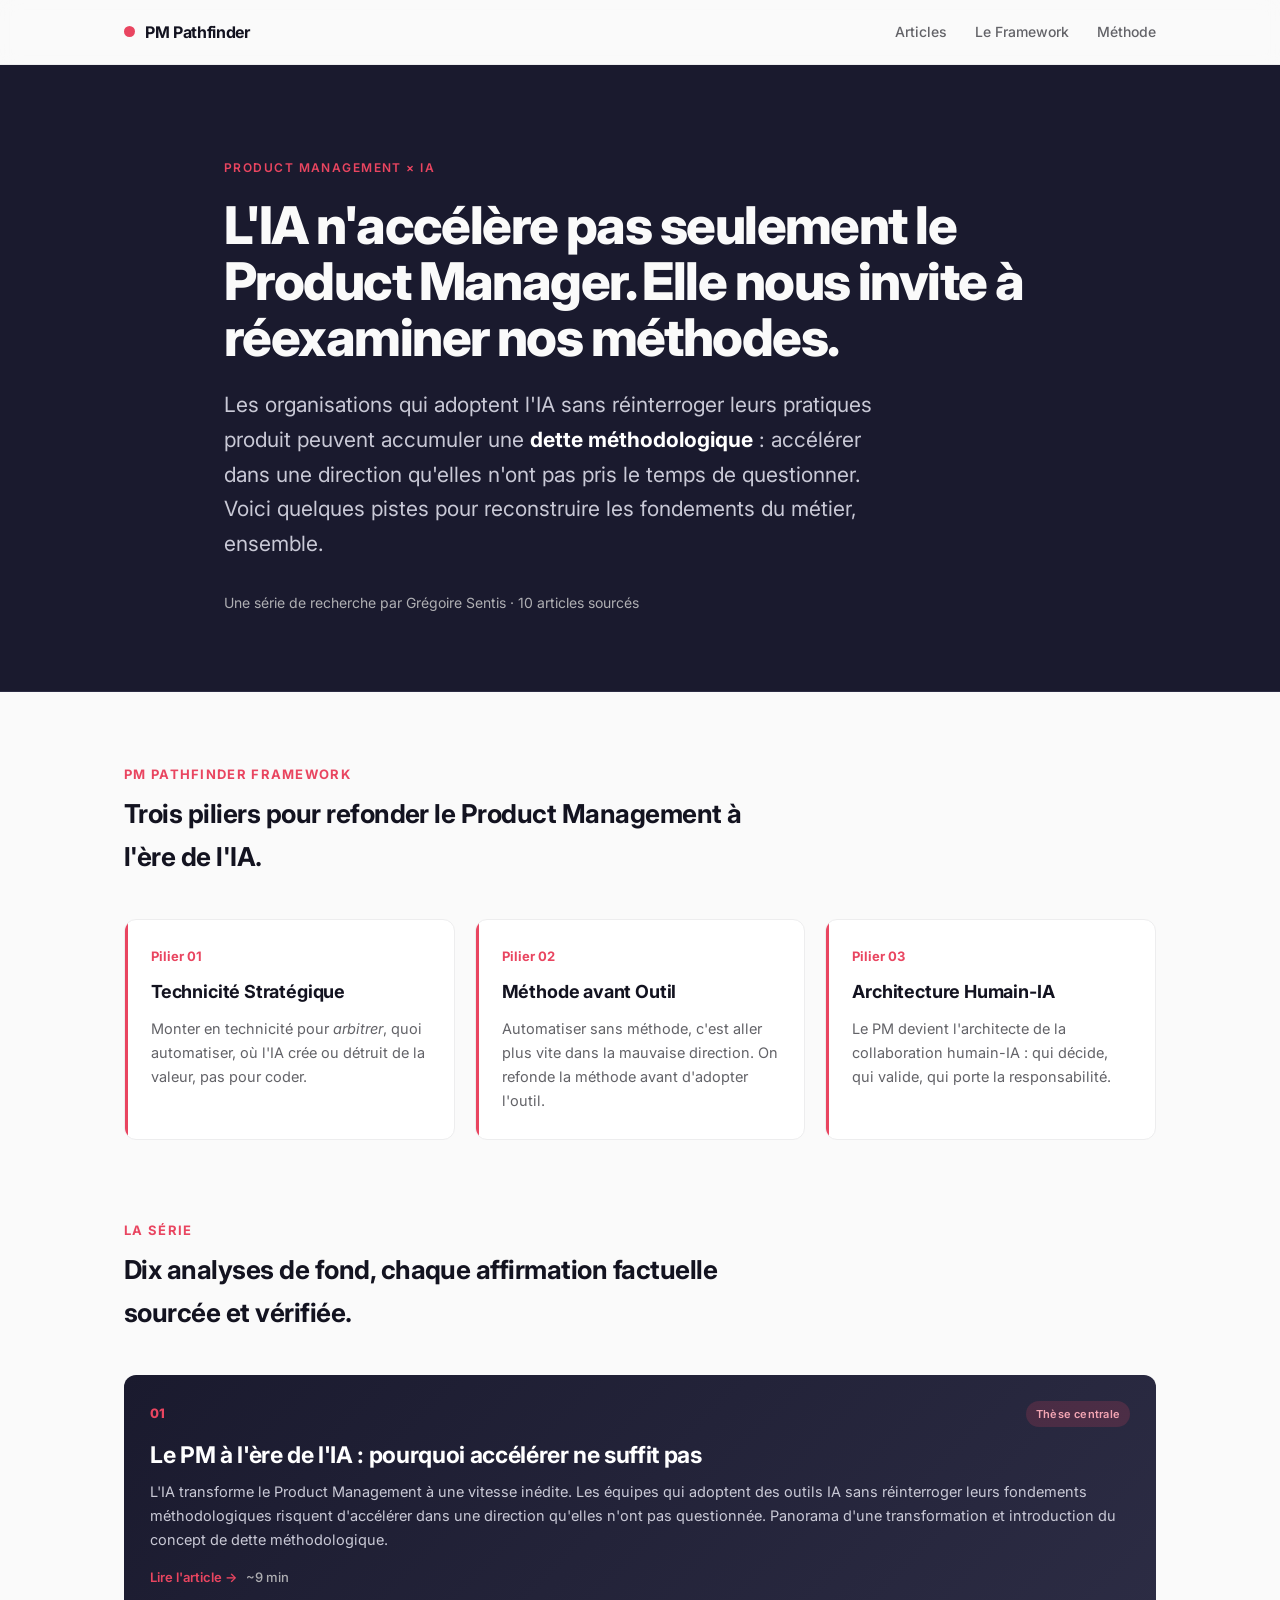
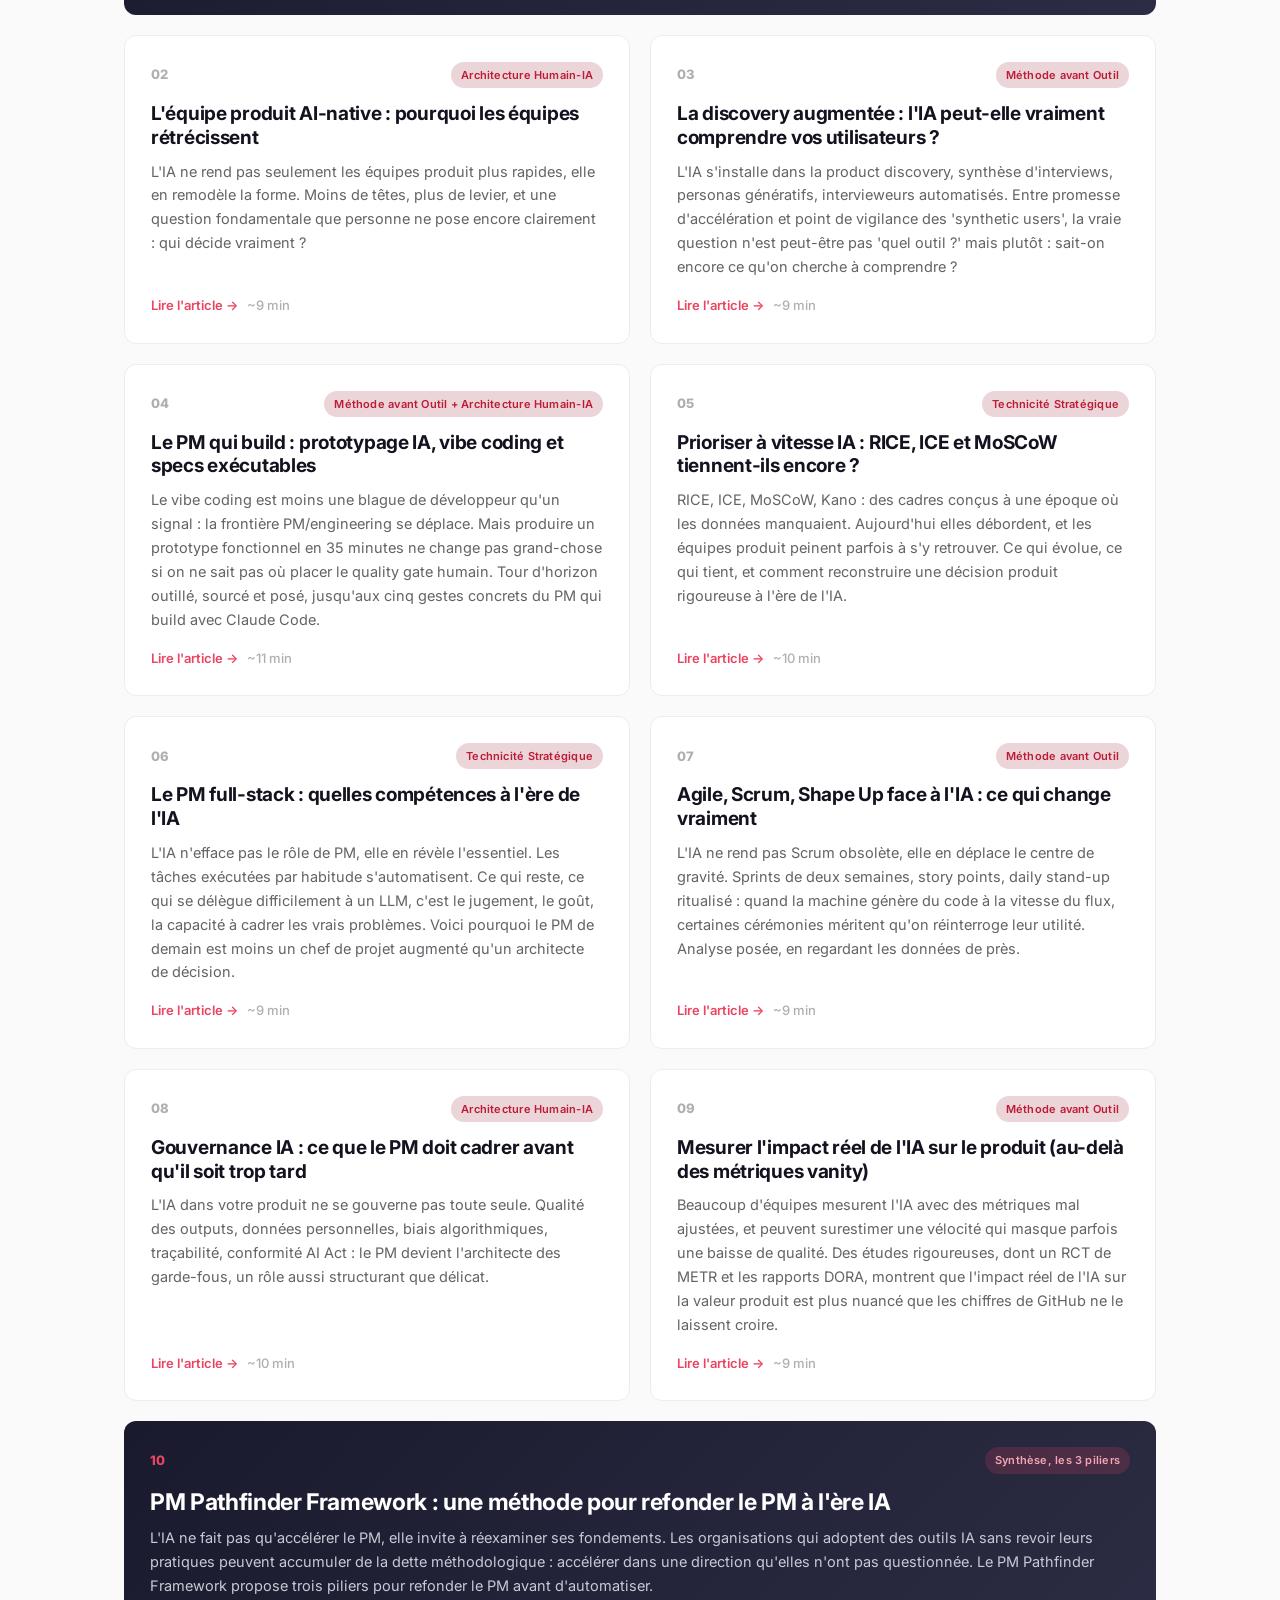
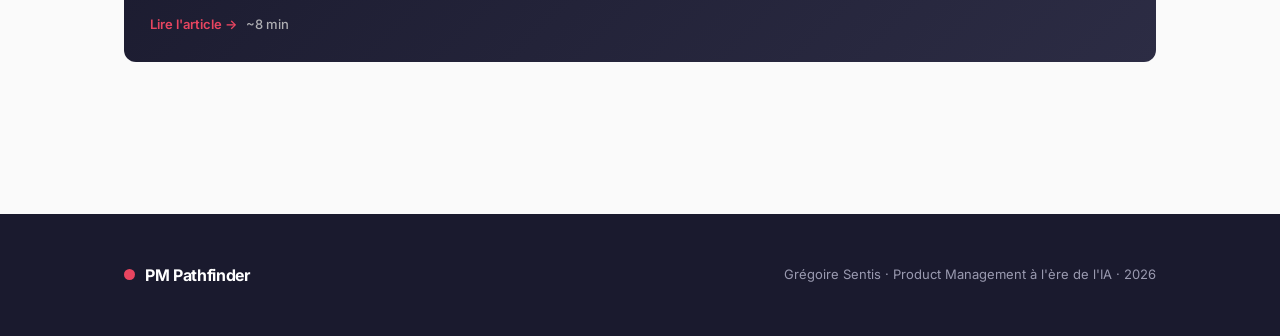
==== index.html @ a41ca20b "Ton consensuel : adoucissement de tous les articles et de l'index (moins brutal, plus invitant)" ====
<!doctype html><html lang="fr"><head>
<meta charset="utf-8"><meta name="viewport" content="width=device-width,initial-scale=1">
<title>PM Pathfinder, Le Product Management à l&#x27;ère de l&#x27;IA</title>
<meta name="description" content="Série de recherche de Grégoire Sentis sur la transformation du Product Management par l&#x27;IA dans les startups et scaleups.">
<link rel="preconnect" href="https://fonts.googleapis.com">
<link href="https://fonts.googleapis.com/css2?family=Inter:wght@400;500;600;700;800&display=swap" rel="stylesheet">
<link rel="stylesheet" href="styles.css">
</head><body>
<nav class="nav"><div class="wrap">
<a class="brand" href="index.html"><span class="dot"></span> PM Pathfinder</a>
<div class="nav-links">
<a href="index.html#articles">Articles</a>
<a href="index.html#framework">Le Framework</a>
<a href="articles/10-framework.html">Méthode</a>
</div></div></nav>

<header class="hero"><div class="wrap">
<span class="kicker">Product Management × IA</span>
<h1>L'IA n'accélère pas seulement le Product Manager. Elle nous invite à réexaminer nos méthodes.</h1>
<p class="lead">Les organisations qui adoptent l'IA sans réinterroger leurs pratiques produit peuvent accumuler une <strong style="color:#fff">dette méthodologique</strong> : accélérer dans une direction qu'elles n'ont pas pris le temps de questionner. Voici quelques pistes pour reconstruire les fondements du métier, ensemble.</p>
<div class="sig">Une série de recherche par Grégoire Sentis · 10 articles sourcés</div>
</div></header>

<section class="section" id="framework"><div class="wrap">
<h2 class="sec-title">PM Pathfinder Framework</h2>
<div class="sec-sub">Trois piliers pour refonder le Product Management à l'ère de l'IA.</div>
<div class="pillars"><div class="pillar"><div class="n">Pilier 01</div><h3>Technicité Stratégique</h3><p>Monter en technicité pour <em>arbitrer</em>, quoi automatiser, où l'IA crée ou détruit de la valeur, pas pour coder.</p></div><div class="pillar"><div class="n">Pilier 02</div><h3>Méthode avant Outil</h3><p>Automatiser sans méthode, c'est aller plus vite dans la mauvaise direction. On refonde la méthode avant d'adopter l'outil.</p></div><div class="pillar"><div class="n">Pilier 03</div><h3>Architecture Humain-IA</h3><p>Le PM devient l'architecte de la collaboration humain-IA : qui décide, qui valide, qui porte la responsabilité.</p></div></div>
</div></section>

<section class="section" id="articles" style="padding-top:8px"><div class="wrap">
<h2 class="sec-title">La série</h2>
<div class="sec-sub">Dix analyses de fond, chaque affirmation factuelle sourcée et vérifiée.</div>
<div class="grid"><a class="card feat" href="articles/01-panorama.html">
<div class="top"><span class="num">01</span><span class="badge">Thèse centrale</span></div>
<h3>Le PM à l&#x27;ère de l&#x27;IA : pourquoi accélérer ne suffit pas</h3>
<p>L&#x27;IA transforme le Product Management à une vitesse inédite. Les équipes qui adoptent des outils IA sans réinterroger leurs fondements méthodologiques risquent d&#x27;accélérer dans une direction qu&#x27;elles n&#x27;ont pas questionnée. Panorama d&#x27;une transformation et introduction du concept de dette méthodologique.</p>
<div class="meta">Lire l'article →&nbsp;<span style="color:var(--text-muted);font-weight:500">~9 min</span></div>
</a><a class="card" href="articles/02-organisation.html">
<div class="top"><span class="num">02</span><span class="badge">Architecture Humain-IA</span></div>
<h3>L&#x27;équipe produit AI-native : pourquoi les équipes rétrécissent</h3>
<p>L&#x27;IA ne rend pas seulement les équipes produit plus rapides, elle en remodèle la forme. Moins de têtes, plus de levier, et une question fondamentale que personne ne pose encore clairement : qui décide vraiment ?</p>
<div class="meta">Lire l'article →&nbsp;<span style="color:var(--text-muted);font-weight:500">~9 min</span></div>
</a><a class="card" href="articles/03-discovery.html">
<div class="top"><span class="num">03</span><span class="badge">Méthode avant Outil</span></div>
<h3>La discovery augmentée : l&#x27;IA peut-elle vraiment comprendre vos utilisateurs ?</h3>
<p>L&#x27;IA s&#x27;installe dans la product discovery, synthèse d&#x27;interviews, personas génératifs, intervieweurs automatisés. Entre promesse d&#x27;accélération et point de vigilance des &#x27;synthetic users&#x27;, la vraie question n&#x27;est peut-être pas &#x27;quel outil ?&#x27; mais plutôt : sait-on encore ce qu&#x27;on cherche à comprendre ?</p>
<div class="meta">Lire l'article →&nbsp;<span style="color:var(--text-muted);font-weight:500">~9 min</span></div>
</a><a class="card" href="articles/04-delivery.html">
<div class="top"><span class="num">04</span><span class="badge">Méthode avant Outil + Architecture Humain-IA</span></div>
<h3>Le PM qui build : prototypage IA, vibe coding et specs exécutables</h3>
<p>Le vibe coding est moins une blague de développeur qu&#x27;un signal : la frontière PM/engineering se déplace. Mais produire un prototype fonctionnel en 35 minutes ne change pas grand-chose si on ne sait pas où placer le quality gate humain. Tour d&#x27;horizon outillé, sourcé et posé, jusqu&#x27;aux cinq gestes concrets du PM qui build avec Claude Code.</p>
<div class="meta">Lire l'article →&nbsp;<span style="color:var(--text-muted);font-weight:500">~11 min</span></div>
</a><a class="card" href="articles/05-priorisation.html">
<div class="top"><span class="num">05</span><span class="badge">Technicité Stratégique</span></div>
<h3>Prioriser à vitesse IA : RICE, ICE et MoSCoW tiennent-ils encore ?</h3>
<p>RICE, ICE, MoSCoW, Kano : des cadres conçus à une époque où les données manquaient. Aujourd&#x27;hui elles débordent, et les équipes produit peinent parfois à s&#x27;y retrouver. Ce qui évolue, ce qui tient, et comment reconstruire une décision produit rigoureuse à l&#x27;ère de l&#x27;IA.</p>
<div class="meta">Lire l'article →&nbsp;<span style="color:var(--text-muted);font-weight:500">~10 min</span></div>
</a><a class="card" href="articles/06-competences.html">
<div class="top"><span class="num">06</span><span class="badge">Technicité Stratégique</span></div>
<h3>Le PM full-stack : quelles compétences à l&#x27;ère de l&#x27;IA</h3>
<p>L&#x27;IA n&#x27;efface pas le rôle de PM, elle en révèle l&#x27;essentiel. Les tâches exécutées par habitude s&#x27;automatisent. Ce qui reste, ce qui se délègue difficilement à un LLM, c&#x27;est le jugement, le goût, la capacité à cadrer les vrais problèmes. Voici pourquoi le PM de demain est moins un chef de projet augmenté qu&#x27;un architecte de décision.</p>
<div class="meta">Lire l'article →&nbsp;<span style="color:var(--text-muted);font-weight:500">~9 min</span></div>
</a><a class="card" href="articles/07-methodologies.html">
<div class="top"><span class="num">07</span><span class="badge">Méthode avant Outil</span></div>
<h3>Agile, Scrum, Shape Up face à l&#x27;IA : ce qui change vraiment</h3>
<p>L&#x27;IA ne rend pas Scrum obsolète, elle en déplace le centre de gravité. Sprints de deux semaines, story points, daily stand-up ritualisé : quand la machine génère du code à la vitesse du flux, certaines cérémonies méritent qu&#x27;on réinterroge leur utilité. Analyse posée, en regardant les données de près.</p>
<div class="meta">Lire l'article →&nbsp;<span style="color:var(--text-muted);font-weight:500">~9 min</span></div>
</a><a class="card" href="articles/08-gouvernance.html">
<div class="top"><span class="num">08</span><span class="badge">Architecture Humain-IA</span></div>
<h3>Gouvernance IA : ce que le PM doit cadrer avant qu&#x27;il soit trop tard</h3>
<p>L&#x27;IA dans votre produit ne se gouverne pas toute seule. Qualité des outputs, données personnelles, biais algorithmiques, traçabilité, conformité AI Act : le PM devient l&#x27;architecte des garde-fous, un rôle aussi structurant que délicat.</p>
<div class="meta">Lire l'article →&nbsp;<span style="color:var(--text-muted);font-weight:500">~10 min</span></div>
</a><a class="card" href="articles/09-mesure.html">
<div class="top"><span class="num">09</span><span class="badge">Méthode avant Outil</span></div>
<h3>Mesurer l&#x27;impact réel de l&#x27;IA sur le produit (au-delà des métriques vanity)</h3>
<p>Beaucoup d&#x27;équipes mesurent l&#x27;IA avec des métriques mal ajustées, et peuvent surestimer une vélocité qui masque parfois une baisse de qualité. Des études rigoureuses, dont un RCT de METR et les rapports DORA, montrent que l&#x27;impact réel de l&#x27;IA sur la valeur produit est plus nuancé que les chiffres de GitHub ne le laissent croire.</p>
<div class="meta">Lire l'article →&nbsp;<span style="color:var(--text-muted);font-weight:500">~9 min</span></div>
</a><a class="card feat" href="articles/10-framework.html">
<div class="top"><span class="num">10</span><span class="badge">Synthèse, les 3 piliers</span></div>
<h3>PM Pathfinder Framework : une méthode pour refonder le PM à l&#x27;ère IA</h3>
<p>L&#x27;IA ne fait pas qu&#x27;accélérer le PM, elle invite à réexaminer ses fondements. Les organisations qui adoptent des outils IA sans revoir leurs pratiques peuvent accumuler de la dette méthodologique : accélérer dans une direction qu&#x27;elles n&#x27;ont pas questionnée. Le PM Pathfinder Framework propose trois piliers pour refonder le PM avant d&#x27;automatiser.</p>
<div class="meta">Lire l'article →&nbsp;<span style="color:var(--text-muted);font-weight:500">~8 min</span></div>
</a></div>
</div></section>

<footer class="foot"><div class="wrap">
<div><a class="brand" href="index.html" style="display:flex;gap:10px;align-items:center"><span class="dot" style="width:11px;height:11px;border-radius:9999px;background:var(--accent)"></span> PM Pathfinder</a></div>
<div class="small">Grégoire Sentis · Product Management à l'ère de l'IA · 2026</div>
</div></footer>
</body></html>
---- styles.css ----
:root{
  --bg:#FAFAFA;--surface:#F4F4F5;--raised:#FFFFFF;--border:#CDCDD0;--border-subtle:#EDEDEE;
  --text:#131320;--text-2:#636368;--text-muted:#AFAFB3;--inv:#FAFAFA;
  --accent:#E94560;--accent-hover:#BE1B36;--accent-subtle:#EBD5D9;
  --brand:#1A1A2E;--brand-2:#2C2C44;
  --r-sm:4px;--r-md:8px;--r-lg:12px;--r-xl:16px;--r-full:9999px;
  --maxw:1080px;--readw:720px;
}
*{box-sizing:border-box;margin:0;padding:0}
html{font-family:'Inter',system-ui,-apple-system,Segoe UI,Roboto,sans-serif;scroll-behavior:smooth;-webkit-font-smoothing:antialiased}
body{background:var(--bg);color:var(--text);line-height:1.65}
a{color:inherit;text-decoration:none}
.wrap{max-width:var(--maxw);margin:0 auto;padding:0 24px}
/* NAV */
.nav{position:sticky;top:0;z-index:50;background:rgba(250,250,250,.85);backdrop-filter:blur(10px);border-bottom:1px solid var(--border-subtle)}
.nav .wrap{display:flex;align-items:center;justify-content:space-between;height:64px}
.brand{display:flex;align-items:center;gap:10px;font-weight:700;letter-spacing:-.02em}
.brand .dot{width:11px;height:11px;border-radius:var(--r-full);background:var(--accent);display:inline-block}
.nav-links{display:flex;gap:28px;font-size:14px;font-weight:500;color:var(--text-2)}
.nav-links a:hover{color:var(--text)}
/* HERO */
.hero{background:var(--brand);color:var(--inv);padding:88px 0 76px;border-bottom:1px solid var(--brand-2)}
.hero .wrap{max-width:880px}
.kicker{display:inline-block;font-size:12px;font-weight:600;letter-spacing:.12em;text-transform:uppercase;color:var(--accent);margin-bottom:20px}
.hero h1{font-size:clamp(32px,5vw,52px);line-height:1.08;letter-spacing:-.03em;font-weight:800;margin-bottom:22px}
.hero p.lead{font-size:clamp(17px,2.2vw,21px);color:#C9C9D6;max-width:680px}
.hero .sig{margin-top:30px;font-size:14px;color:var(--text-muted)}
/* PILLARS */
.section{padding:72px 0}
.section h2.sec-title{font-size:13px;font-weight:700;letter-spacing:.1em;text-transform:uppercase;color:var(--accent);margin-bottom:8px}
.section .sec-sub{font-size:26px;font-weight:700;letter-spacing:-.02em;margin-bottom:40px;max-width:640px}
.pillars{display:grid;grid-template-columns:repeat(3,1fr);gap:20px}
.pillar{background:var(--raised);border:1px solid var(--border-subtle);border-radius:var(--r-lg);padding:26px;position:relative;overflow:hidden}
.pillar:before{content:"";position:absolute;left:0;top:0;bottom:0;width:3px;background:var(--accent)}
.pillar .n{font-size:13px;font-weight:700;color:var(--accent);margin-bottom:10px}
.pillar h3{font-size:18px;font-weight:700;letter-spacing:-.01em;margin-bottom:10px}
.pillar p{font-size:14.5px;color:var(--text-2)}
/* ARTICLES GRID */
.grid{display:grid;grid-template-columns:repeat(2,1fr);gap:20px}
.card{background:var(--raised);border:1px solid var(--border-subtle);border-radius:var(--r-lg);padding:26px;display:flex;flex-direction:column;transition:.18s ease;height:100%}
.card:hover{border-color:var(--accent);transform:translateY(-2px);box-shadow:0 10px 30px -12px rgba(19,19,32,.18)}
.card .top{display:flex;align-items:center;justify-content:space-between;margin-bottom:14px}
.card .num{font-size:13px;font-weight:800;color:var(--text-muted)}
.badge{font-size:11px;font-weight:600;letter-spacing:.02em;color:var(--accent-hover);background:var(--accent-subtle);padding:4px 10px;border-radius:var(--r-full)}
.card h3{font-size:19px;font-weight:700;letter-spacing:-.015em;line-height:1.25;margin-bottom:10px}
.card p{font-size:14.5px;color:var(--text-2);flex:1}
.card .meta{margin-top:16px;font-size:13px;font-weight:600;color:var(--accent);display:flex;align-items:center;gap:6px}
.card.feat{grid-column:1/-1;background:linear-gradient(135deg,#1A1A2E,#2C2C44);color:var(--inv);border:none}
.card.feat h3{color:#fff;font-size:23px}
.card.feat p{color:#C9C9D6}
.card.feat .num{color:var(--accent)}
.card.feat .badge{background:rgba(233,69,96,.18);color:#F4A6B4}
/* ARTICLE PAGE */
.article{padding:56px 0 40px}
.article .wrap{max-width:var(--readw)}
.crumb{font-size:13px;font-weight:600;color:var(--accent);margin-bottom:22px;display:inline-block}
.crumb:hover{color:var(--accent-hover)}
.article .ahead .badge{margin-bottom:18px;display:inline-block}
.article h1{font-size:clamp(28px,4vw,40px);line-height:1.12;letter-spacing:-.025em;font-weight:800;margin-bottom:16px}
.article .amenu{font-size:13.5px;color:var(--text-muted);display:flex;gap:14px;margin-bottom:8px;padding-bottom:30px;border-bottom:1px solid var(--border-subtle)}
.prose{font-size:17.5px;color:#22222e}
.prose h2{font-size:25px;font-weight:750;letter-spacing:-.02em;margin:44px 0 14px;line-height:1.2}
.prose h3{font-size:20px;font-weight:700;margin:32px 0 10px}
.prose p{margin:0 0 18px}
.prose ul,.prose ol{margin:0 0 18px;padding-left:24px}
.prose li{margin-bottom:8px}
.prose strong{font-weight:700;color:var(--text)}
.prose a{color:var(--accent-hover);text-decoration:underline;text-underline-offset:2px}
.prose a:hover{color:var(--accent)}
.prose blockquote{border-left:3px solid var(--accent);background:var(--accent-subtle);border-radius:0 var(--r-md) var(--r-md) 0;padding:16px 22px;margin:24px 0;font-size:17px;color:#3a2530}
.prose blockquote p{margin:0}
.prose table{width:100%;border-collapse:collapse;margin:24px 0;font-size:15px}
.prose th,.prose td{border:1px solid var(--border);padding:10px 12px;text-align:left;vertical-align:top}
.prose th{background:var(--surface);font-weight:700}
.prose code{background:var(--surface);padding:2px 6px;border-radius:var(--r-sm);font-size:14.5px;font-family:ui-monospace,SFMono-Regular,Menlo,monospace}
.prose hr{border:none;border-top:1px solid var(--border-subtle);margin:36px 0}
/* sources block: last h2 styled smaller */
.prose h2#sources{font-size:18px;text-transform:uppercase;letter-spacing:.08em;color:var(--text-2);border-top:1px solid var(--border-subtle);padding-top:32px;margin-top:48px}
.prose h2#sources + ol,.prose h2#sources ~ ol{font-size:14px;color:var(--text-2)}
.prose h2#sources ~ ol a{color:var(--text-2)}
/* ARTICLE FOOTER NAV */
.anav{max-width:var(--readw);margin:48px auto 0;padding:0 24px;display:flex;justify-content:space-between;gap:16px}
.anav a{font-size:14px;font-weight:600;color:var(--accent);padding:12px 18px;border:1px solid var(--border-subtle);border-radius:var(--r-md);background:var(--raised)}
.anav a:hover{border-color:var(--accent)}
/* FOOTER */
.foot{background:var(--brand);color:#9a9ab0;margin-top:80px;padding:48px 0}
.foot .wrap{display:flex;flex-wrap:wrap;justify-content:space-between;gap:24px;align-items:center}
.foot .brand{color:#fff}
.foot a:hover{color:#fff}
.foot .small{font-size:13px}
@media(max-width:780px){.pillars{grid-template-columns:1fr}.grid{grid-template-columns:1fr}.nav-links{gap:18px}.hero{padding:64px 0 56px}}
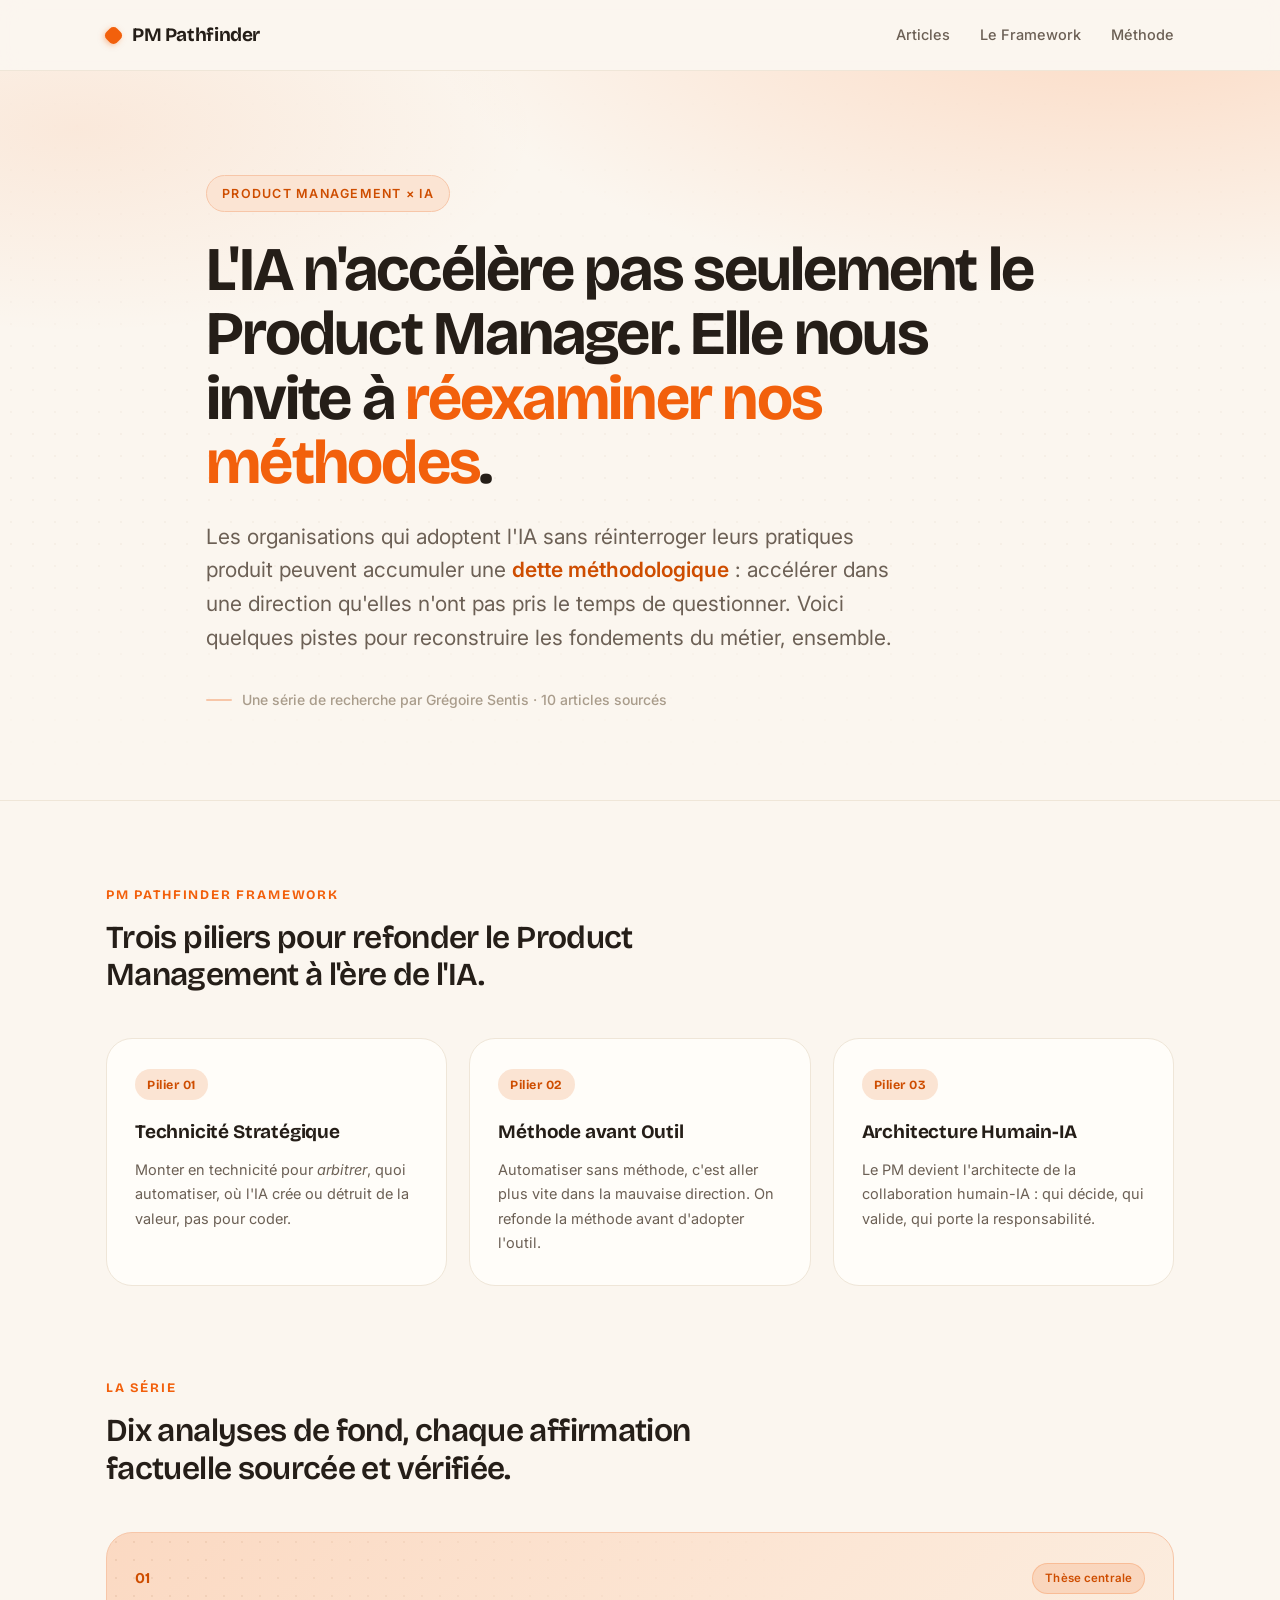
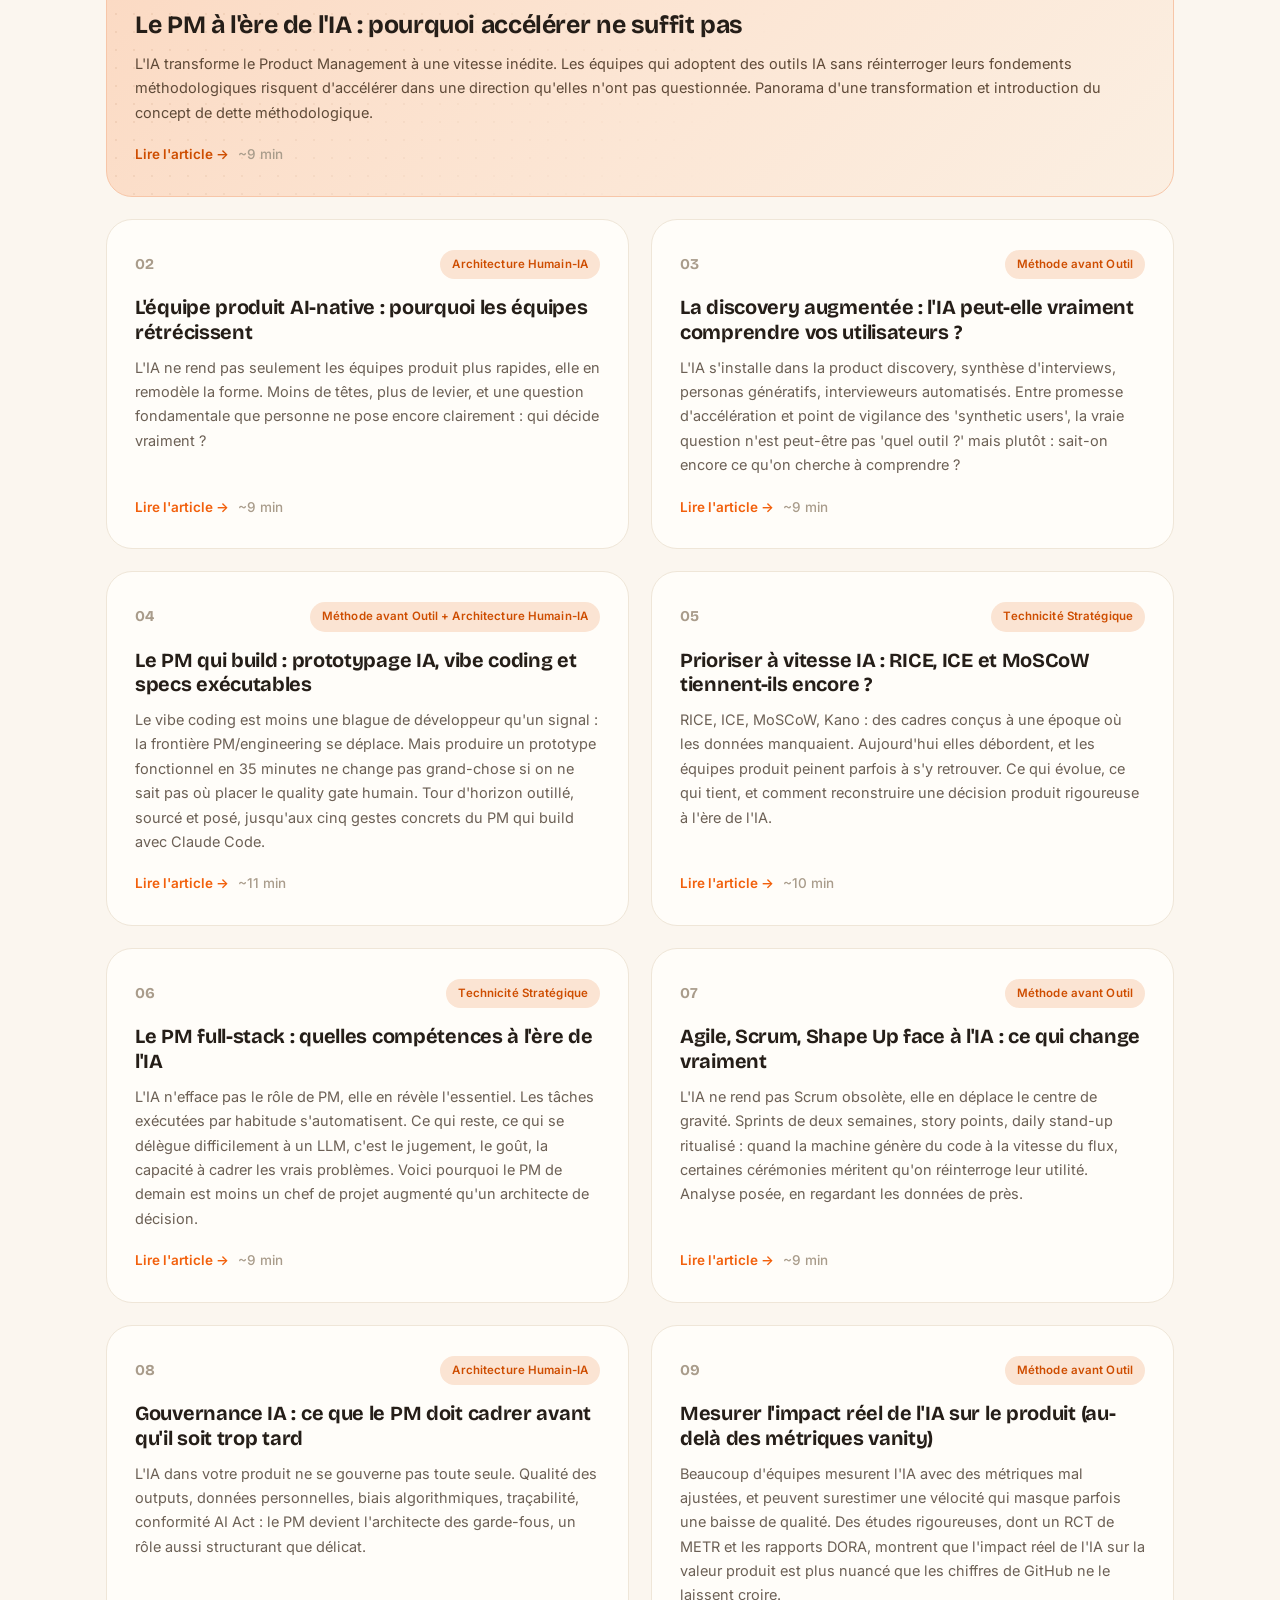
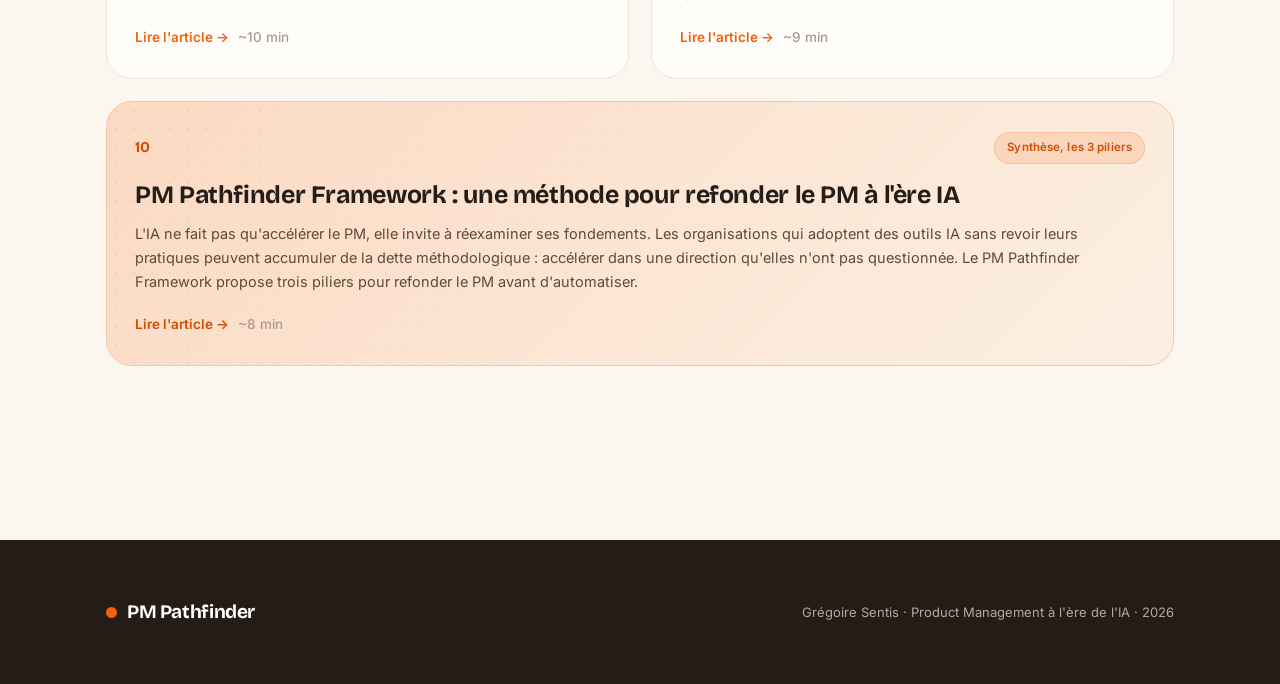
==== commit 28602e75: "Refonte UI chaleureuse inspirée de Replit : palette crème/corail, arrondis généreux, typo Bricolage " ====
--- a/index.html
+++ b/index.html
@@ -3,7 +3,7 @@
 <title>PM Pathfinder, Le Product Management à l&#x27;ère de l&#x27;IA</title>
 <meta name="description" content="Série de recherche de Grégoire Sentis sur la transformation du Product Management par l&#x27;IA dans les startups et scaleups.">
 <link rel="preconnect" href="https://fonts.googleapis.com">
-<link href="https://fonts.googleapis.com/css2?family=Inter:wght@400;500;600;700;800&display=swap" rel="stylesheet">
+<link href="https://fonts.googleapis.com/css2?family=Bricolage+Grotesque:opsz,wght@12..96,400..800&family=Inter:wght@400;500;600;700&display=swap" rel="stylesheet">
 <link rel="stylesheet" href="styles.css">
 </head><body>
 <nav class="nav"><div class="wrap">
@@ -16,8 +16,8 @@
 
 <header class="hero"><div class="wrap">
 <span class="kicker">Product Management × IA</span>
-<h1>L'IA n'accélère pas seulement le Product Manager. Elle nous invite à réexaminer nos méthodes.</h1>
-<p class="lead">Les organisations qui adoptent l'IA sans réinterroger leurs pratiques produit peuvent accumuler une <strong style="color:#fff">dette méthodologique</strong> : accélérer dans une direction qu'elles n'ont pas pris le temps de questionner. Voici quelques pistes pour reconstruire les fondements du métier, ensemble.</p>
+<h1>L'IA n'accélère pas seulement le Product Manager. Elle nous invite à <span class="hl">réexaminer nos méthodes</span>.</h1>
+<p class="lead">Les organisations qui adoptent l'IA sans réinterroger leurs pratiques produit peuvent accumuler une <strong>dette méthodologique</strong> : accélérer dans une direction qu'elles n'ont pas pris le temps de questionner. Voici quelques pistes pour reconstruire les fondements du métier, ensemble.</p>
 <div class="sig">Une série de recherche par Grégoire Sentis · 10 articles sourcés</div>
 </div></header>
 
--- a/styles.css
+++ b/styles.css
@@ -1,92 +1,155 @@
 
 :root{
-  --bg:#FAFAFA;--surface:#F4F4F5;--raised:#FFFFFF;--border:#CDCDD0;--border-subtle:#EDEDEE;
-  --text:#131320;--text-2:#636368;--text-muted:#AFAFB3;--inv:#FAFAFA;
-  --accent:#E94560;--accent-hover:#BE1B36;--accent-subtle:#EBD5D9;
-  --brand:#1A1A2E;--brand-2:#2C2C44;
-  --r-sm:4px;--r-md:8px;--r-lg:12px;--r-xl:16px;--r-full:9999px;
-  --maxw:1080px;--readw:720px;
+  /* Warm ivory / sand palette inspired by Replit */
+  --bg:#FBF6EF;--surface:#F3EBDF;--raised:#FFFDF9;
+  --border:#E4D8C7;--border-subtle:#EFE6D8;
+  --text:#251E18;--text-2:#6C6055;--text-muted:#A99C8B;--inv:#FBF6EF;
+  /* Coral-orange accent */
+  --accent:#F2600C;--accent-hover:#CE4D00;--accent-subtle:#FBE4D3;
+  --peach:#FBD9C2;--peach-2:#F7C6A8;
+  /* Warm espresso for grounding (footer) */
+  --brand:#241C15;--brand-2:#372B21;
+  --r-sm:6px;--r-md:12px;--r-lg:18px;--r-xl:26px;--r-2xl:34px;--r-full:9999px;
+  --shadow:0 14px 40px -18px rgba(92,58,24,.28);
+  --shadow-sm:0 6px 20px -12px rgba(92,58,24,.24);
+  --maxw:1120px;--readw:720px;
+  --font-display:'Bricolage Grotesque','Inter',system-ui,sans-serif;
+  --font-body:'Inter',system-ui,-apple-system,Segoe UI,Roboto,sans-serif;
 }
 *{box-sizing:border-box;margin:0;padding:0}
-html{font-family:'Inter',system-ui,-apple-system,Segoe UI,Roboto,sans-serif;scroll-behavior:smooth;-webkit-font-smoothing:antialiased}
-body{background:var(--bg);color:var(--text);line-height:1.65}
+html{font-family:var(--font-body);scroll-behavior:smooth;-webkit-font-smoothing:antialiased;text-rendering:optimizeLegibility}
+body{background:var(--bg);color:var(--text);line-height:1.68}
 a{color:inherit;text-decoration:none}
-.wrap{max-width:var(--maxw);margin:0 auto;padding:0 24px}
+.wrap{max-width:var(--maxw);margin:0 auto;padding:0 26px}
+
 /* NAV */
-.nav{position:sticky;top:0;z-index:50;background:rgba(250,250,250,.85);backdrop-filter:blur(10px);border-bottom:1px solid var(--border-subtle)}
-.nav .wrap{display:flex;align-items:center;justify-content:space-between;height:64px}
-.brand{display:flex;align-items:center;gap:10px;font-weight:700;letter-spacing:-.02em}
-.brand .dot{width:11px;height:11px;border-radius:var(--r-full);background:var(--accent);display:inline-block}
-.nav-links{display:flex;gap:28px;font-size:14px;font-weight:500;color:var(--text-2)}
-.nav-links a:hover{color:var(--text)}
-/* HERO */
-.hero{background:var(--brand);color:var(--inv);padding:88px 0 76px;border-bottom:1px solid var(--brand-2)}
-.hero .wrap{max-width:880px}
-.kicker{display:inline-block;font-size:12px;font-weight:600;letter-spacing:.12em;text-transform:uppercase;color:var(--accent);margin-bottom:20px}
-.hero h1{font-size:clamp(32px,5vw,52px);line-height:1.08;letter-spacing:-.03em;font-weight:800;margin-bottom:22px}
-.hero p.lead{font-size:clamp(17px,2.2vw,21px);color:#C9C9D6;max-width:680px}
-.hero .sig{margin-top:30px;font-size:14px;color:var(--text-muted)}
+.nav{position:sticky;top:0;z-index:50;background:rgba(251,246,239,.82);backdrop-filter:saturate(1.4) blur(12px);border-bottom:1px solid var(--border-subtle)}
+.nav .wrap{display:flex;align-items:center;justify-content:space-between;height:70px}
+.brand{display:flex;align-items:center;gap:11px;font-family:var(--font-display);font-weight:700;font-size:19px;letter-spacing:-.02em;white-space:nowrap}
+.brand .dot{width:15px;height:15px;border-radius:5px;background:var(--accent);display:inline-block;transform:rotate(45deg);box-shadow:0 2px 6px -1px rgba(242,96,12,.5)}
+.nav-links{display:flex;gap:30px;font-size:14.5px;font-weight:500;color:var(--text-2)}
+.nav-links a{transition:color .16s}
+.nav-links a:hover{color:var(--accent)}
+
+/* HERO — warm cream with soft peach glow */
+.hero{position:relative;overflow:hidden;padding:104px 0 88px;
+  background:
+    radial-gradient(120% 90% at 88% -10%,var(--peach) 0%,rgba(251,217,194,0) 46%),
+    radial-gradient(90% 70% at 6% 8%,rgba(242,96,12,.09) 0%,rgba(242,96,12,0) 40%),
+    var(--bg);
+  border-bottom:1px solid var(--border-subtle)}
+.hero:after{content:"";position:absolute;inset:0;pointer-events:none;opacity:.5;
+  background-image:radial-gradient(rgba(140,96,50,.10) 1px,transparent 1px);background-size:22px 22px;
+  -webkit-mask-image:linear-gradient(to bottom,transparent,#000 60%,transparent);mask-image:linear-gradient(to bottom,transparent,#000 60%,transparent)}
+.hero .wrap{max-width:920px;position:relative;z-index:1}
+.kicker{display:inline-flex;align-items:center;gap:8px;font-size:12.5px;font-weight:600;letter-spacing:.1em;text-transform:uppercase;color:var(--accent-hover);
+  background:var(--accent-subtle);border:1px solid var(--peach-2);padding:7px 15px;border-radius:var(--r-full);margin-bottom:26px}
+.hero h1{font-family:var(--font-display);font-size:clamp(36px,5.4vw,62px);line-height:1.04;letter-spacing:-.028em;font-weight:700;margin-bottom:24px;color:var(--text)}
+.hero h1 .hl{color:var(--accent)}
+.hero p.lead{font-size:clamp(17px,2.1vw,21px);line-height:1.6;color:var(--text-2);max-width:700px}
+.hero p.lead strong{color:var(--accent-hover);font-weight:600}
+.hero .sig{margin-top:34px;font-size:14px;font-weight:500;color:var(--text-muted);display:inline-flex;align-items:center;gap:10px}
+.hero .sig:before{content:"";width:26px;height:2px;border-radius:2px;background:var(--peach-2)}
+
+/* SECTIONS */
+.section{padding:84px 0}
+.section h2.sec-title{font-family:var(--font-display);font-size:13px;font-weight:700;letter-spacing:.14em;text-transform:uppercase;color:var(--accent);margin-bottom:12px}
+.section .sec-sub{font-family:var(--font-display);font-size:clamp(24px,3vw,32px);font-weight:600;letter-spacing:-.02em;line-height:1.18;margin-bottom:44px;max-width:680px;color:var(--text)}
+
 /* PILLARS */
-.section{padding:72px 0}
-.section h2.sec-title{font-size:13px;font-weight:700;letter-spacing:.1em;text-transform:uppercase;color:var(--accent);margin-bottom:8px}
-.section .sec-sub{font-size:26px;font-weight:700;letter-spacing:-.02em;margin-bottom:40px;max-width:640px}
-.pillars{display:grid;grid-template-columns:repeat(3,1fr);gap:20px}
-.pillar{background:var(--raised);border:1px solid var(--border-subtle);border-radius:var(--r-lg);padding:26px;position:relative;overflow:hidden}
-.pillar:before{content:"";position:absolute;left:0;top:0;bottom:0;width:3px;background:var(--accent)}
-.pillar .n{font-size:13px;font-weight:700;color:var(--accent);margin-bottom:10px}
-.pillar h3{font-size:18px;font-weight:700;letter-spacing:-.01em;margin-bottom:10px}
+.pillars{display:grid;grid-template-columns:repeat(3,1fr);gap:22px}
+.pillar{background:var(--raised);border:1px solid var(--border-subtle);border-radius:var(--r-xl);padding:30px 28px;position:relative;overflow:hidden;transition:transform .2s ease,box-shadow .2s ease}
+.pillar:hover{transform:translateY(-3px);box-shadow:var(--shadow-sm)}
+.pillar .n{display:inline-block;font-family:var(--font-display);font-size:12.5px;font-weight:700;letter-spacing:.04em;color:var(--accent-hover);background:var(--accent-subtle);padding:5px 12px;border-radius:var(--r-full);margin-bottom:16px}
+.pillar h3{font-family:var(--font-display);font-size:19px;font-weight:700;letter-spacing:-.01em;margin-bottom:10px}
 .pillar p{font-size:14.5px;color:var(--text-2)}
+
 /* ARTICLES GRID */
-.grid{display:grid;grid-template-columns:repeat(2,1fr);gap:20px}
-.card{background:var(--raised);border:1px solid var(--border-subtle);border-radius:var(--r-lg);padding:26px;display:flex;flex-direction:column;transition:.18s ease;height:100%}
-.card:hover{border-color:var(--accent);transform:translateY(-2px);box-shadow:0 10px 30px -12px rgba(19,19,32,.18)}
-.card .top{display:flex;align-items:center;justify-content:space-between;margin-bottom:14px}
-.card .num{font-size:13px;font-weight:800;color:var(--text-muted)}
-.badge{font-size:11px;font-weight:600;letter-spacing:.02em;color:var(--accent-hover);background:var(--accent-subtle);padding:4px 10px;border-radius:var(--r-full)}
-.card h3{font-size:19px;font-weight:700;letter-spacing:-.015em;line-height:1.25;margin-bottom:10px}
+.grid{display:grid;grid-template-columns:repeat(2,1fr);gap:22px}
+.card{background:var(--raised);border:1px solid var(--border-subtle);border-radius:var(--r-xl);padding:30px 28px;display:flex;flex-direction:column;transition:transform .2s ease,box-shadow .2s ease,border-color .2s ease;height:100%}
+.card:hover{border-color:var(--peach-2);transform:translateY(-3px);box-shadow:var(--shadow)}
+.card .top{display:flex;align-items:center;justify-content:space-between;margin-bottom:16px}
+.card .num{font-family:var(--font-display);font-size:15px;font-weight:700;color:var(--text-muted)}
+.badge{font-size:11.5px;font-weight:600;letter-spacing:.01em;color:var(--accent-hover);background:var(--accent-subtle);padding:5px 12px;border-radius:var(--r-full)}
+.card h3{font-family:var(--font-display);font-size:20px;font-weight:700;letter-spacing:-.015em;line-height:1.24;margin-bottom:11px}
 .card p{font-size:14.5px;color:var(--text-2);flex:1}
-.card .meta{margin-top:16px;font-size:13px;font-weight:600;color:var(--accent);display:flex;align-items:center;gap:6px}
-.card.feat{grid-column:1/-1;background:linear-gradient(135deg,#1A1A2E,#2C2C44);color:var(--inv);border:none}
-.card.feat h3{color:#fff;font-size:23px}
-.card.feat p{color:#C9C9D6}
-.card.feat .num{color:var(--accent)}
-.card.feat .badge{background:rgba(233,69,96,.18);color:#F4A6B4}
+.card .meta{margin-top:18px;font-size:13.5px;font-weight:600;color:var(--accent);display:flex;align-items:center;gap:6px}
+
+/* FEATURED CARD — peach panel with dotted texture (Replit-style) */
+.card.feat{grid-column:1/-1;position:relative;overflow:hidden;border:1px solid var(--peach-2);
+  background:linear-gradient(135deg,var(--peach) 0%,#FCE7D6 58%,#FBEFE2 100%);color:var(--text)}
+.card.feat:before{content:"";position:absolute;inset:0;pointer-events:none;opacity:.6;
+  background-image:radial-gradient(rgba(140,80,30,.16) 1.2px,transparent 1.2px);background-size:18px 18px;
+  -webkit-mask-image:linear-gradient(115deg,#000 0%,transparent 62%);mask-image:linear-gradient(115deg,#000 0%,transparent 62%)}
+.card.feat>*{position:relative;z-index:1}
+.card.feat h3{color:var(--text);font-size:25px}
+.card.feat p{color:#5f4a38}
+.card.feat .num{color:var(--accent-hover)}
+.card.feat .badge{background:rgba(242,96,12,.14);color:var(--accent-hover);border:1px solid rgba(242,96,12,.22)}
+.card.feat .meta{color:var(--accent-hover)}
+
 /* ARTICLE PAGE */
-.article{padding:56px 0 40px}
+.article{padding:64px 0 40px}
 .article .wrap{max-width:var(--readw)}
-.crumb{font-size:13px;font-weight:600;color:var(--accent);margin-bottom:22px;display:inline-block}
-.crumb:hover{color:var(--accent-hover)}
-.article .ahead .badge{margin-bottom:18px;display:inline-block}
-.article h1{font-size:clamp(28px,4vw,40px);line-height:1.12;letter-spacing:-.025em;font-weight:800;margin-bottom:16px}
-.article .amenu{font-size:13.5px;color:var(--text-muted);display:flex;gap:14px;margin-bottom:8px;padding-bottom:30px;border-bottom:1px solid var(--border-subtle)}
-.prose{font-size:17.5px;color:#22222e}
-.prose h2{font-size:25px;font-weight:750;letter-spacing:-.02em;margin:44px 0 14px;line-height:1.2}
-.prose h3{font-size:20px;font-weight:700;margin:32px 0 10px}
-.prose p{margin:0 0 18px}
-.prose ul,.prose ol{margin:0 0 18px;padding-left:24px}
-.prose li{margin-bottom:8px}
+.crumb{font-size:13.5px;font-weight:600;color:var(--accent);margin-bottom:26px;display:inline-flex;align-items:center;gap:6px;transition:gap .16s}
+.crumb:hover{color:var(--accent-hover);gap:9px}
+.article .ahead .badge{margin-bottom:20px;display:inline-block}
+.article h1{font-family:var(--font-display);font-size:clamp(30px,4.2vw,44px);line-height:1.1;letter-spacing:-.026em;font-weight:700;margin-bottom:18px}
+.article .amenu{font-size:13.5px;color:var(--text-muted);display:flex;gap:14px;margin-bottom:8px;padding-bottom:34px;border-bottom:1px solid var(--border-subtle)}
+
+/* PROSE */
+.prose{font-size:18px;color:#312822}
+.prose h2{font-family:var(--font-display);font-size:27px;font-weight:700;letter-spacing:-.02em;margin:48px 0 16px;line-height:1.18}
+.prose h3{font-family:var(--font-display);font-size:21px;font-weight:700;margin:34px 0 10px;letter-spacing:-.01em}
+.prose p{margin:0 0 19px}
+.prose ol{margin:0 0 19px;padding-left:26px}
+.prose ul{margin:0 0 19px;padding-left:0;list-style:none}
+.prose ul li{position:relative;padding-left:24px;margin-bottom:9px}
+.prose ul li:before{content:"";position:absolute;left:3px;top:11px;width:7px;height:7px;border-radius:50%;background:var(--accent)}
+.prose ol li{margin-bottom:9px;padding-left:4px}
 .prose strong{font-weight:700;color:var(--text)}
-.prose a{color:var(--accent-hover);text-decoration:underline;text-underline-offset:2px}
-.prose a:hover{color:var(--accent)}
-.prose blockquote{border-left:3px solid var(--accent);background:var(--accent-subtle);border-radius:0 var(--r-md) var(--r-md) 0;padding:16px 22px;margin:24px 0;font-size:17px;color:#3a2530}
+.prose a{color:var(--accent-hover);text-decoration:underline;text-decoration-color:var(--peach-2);text-underline-offset:3px;text-decoration-thickness:2px;transition:text-decoration-color .16s}
+.prose a:hover{text-decoration-color:var(--accent)}
+.prose blockquote{border-left:4px solid var(--accent);background:linear-gradient(180deg,var(--accent-subtle),rgba(251,228,211,.45));border-radius:0 var(--r-lg) var(--r-lg) 0;padding:20px 26px;margin:28px 0;font-size:17px;color:#5a3a24}
 .prose blockquote p{margin:0}
-.prose table{width:100%;border-collapse:collapse;margin:24px 0;font-size:15px}
-.prose th,.prose td{border:1px solid var(--border);padding:10px 12px;text-align:left;vertical-align:top}
-.prose th{background:var(--surface);font-weight:700}
-.prose code{background:var(--surface);padding:2px 6px;border-radius:var(--r-sm);font-size:14.5px;font-family:ui-monospace,SFMono-Regular,Menlo,monospace}
-.prose hr{border:none;border-top:1px solid var(--border-subtle);margin:36px 0}
-/* sources block: last h2 styled smaller */
-.prose h2#sources{font-size:18px;text-transform:uppercase;letter-spacing:.08em;color:var(--text-2);border-top:1px solid var(--border-subtle);padding-top:32px;margin-top:48px}
+.prose blockquote strong{color:var(--accent-hover)}
+.prose table{width:100%;border-collapse:separate;border-spacing:0;margin:28px 0;font-size:15px;border:1px solid var(--border);border-radius:var(--r-md);overflow:hidden}
+.prose th,.prose td{border-bottom:1px solid var(--border);border-right:1px solid var(--border);padding:11px 14px;text-align:left;vertical-align:top}
+.prose tr td:last-child,.prose tr th:last-child{border-right:none}
+.prose tbody tr:last-child td{border-bottom:none}
+.prose th{background:var(--surface);font-family:var(--font-display);font-weight:700}
+.prose code{background:var(--surface);border:1px solid var(--border-subtle);padding:1.5px 7px;border-radius:var(--r-sm);font-size:14.5px;font-family:ui-monospace,SFMono-Regular,Menlo,monospace;color:var(--accent-hover)}
+.prose hr{border:none;border-top:1px solid var(--border-subtle);margin:40px 0}
+/* sources block */
+.prose h2#sources{font-family:var(--font-display);font-size:16px;text-transform:uppercase;letter-spacing:.1em;color:var(--text-2);border-top:1px solid var(--border-subtle);padding-top:34px;margin-top:52px}
 .prose h2#sources + ol,.prose h2#sources ~ ol{font-size:14px;color:var(--text-2)}
-.prose h2#sources ~ ol a{color:var(--text-2)}
+.prose h2#sources ~ ol a{color:var(--text-2);text-decoration-color:var(--border)}
+
 /* ARTICLE FOOTER NAV */
-.anav{max-width:var(--readw);margin:48px auto 0;padding:0 24px;display:flex;justify-content:space-between;gap:16px}
-.anav a{font-size:14px;font-weight:600;color:var(--accent);padding:12px 18px;border:1px solid var(--border-subtle);border-radius:var(--r-md);background:var(--raised)}
-.anav a:hover{border-color:var(--accent)}
+.anav{max-width:var(--readw);margin:52px auto 0;padding:0 26px;display:flex;justify-content:space-between;gap:16px}
+.anav a{font-size:14px;font-weight:600;color:var(--accent-hover);padding:14px 20px;border:1px solid var(--border);border-radius:var(--r-full);background:var(--raised);transition:border-color .18s,box-shadow .18s,transform .18s;max-width:48%}
+.anav a:hover{border-color:var(--peach-2);box-shadow:var(--shadow-sm);transform:translateY(-2px)}
+
 /* FOOTER */
-.foot{background:var(--brand);color:#9a9ab0;margin-top:80px;padding:48px 0}
+.foot{background:var(--brand);color:#b7a897;margin-top:90px;padding:56px 0}
 .foot .wrap{display:flex;flex-wrap:wrap;justify-content:space-between;gap:24px;align-items:center}
 .foot .brand{color:#fff}
-.foot a:hover{color:#fff}
+.foot .brand .dot{box-shadow:none}
+.foot a:hover{color:var(--peach)}
 .foot .small{font-size:13px}
-@media(max-width:780px){.pillars{grid-template-columns:1fr}.grid{grid-template-columns:1fr}.nav-links{gap:18px}.hero{padding:64px 0 56px}}
+
+@media(max-width:820px){
+  .pillars{grid-template-columns:1fr}
+  .grid{grid-template-columns:1fr}
+  .nav-links{gap:20px}
+  .hero{padding:76px 0 62px}
+  .section{padding:60px 0}
+  .anav a{max-width:47%}
+}
+@media(max-width:600px){
+  .nav .wrap{height:62px}
+  .nav-links{gap:16px;font-size:13.5px}
+  .nav-links a:nth-child(2){display:none}
+  .card.feat h3{font-size:22px}
+  .prose{font-size:17px}
+}
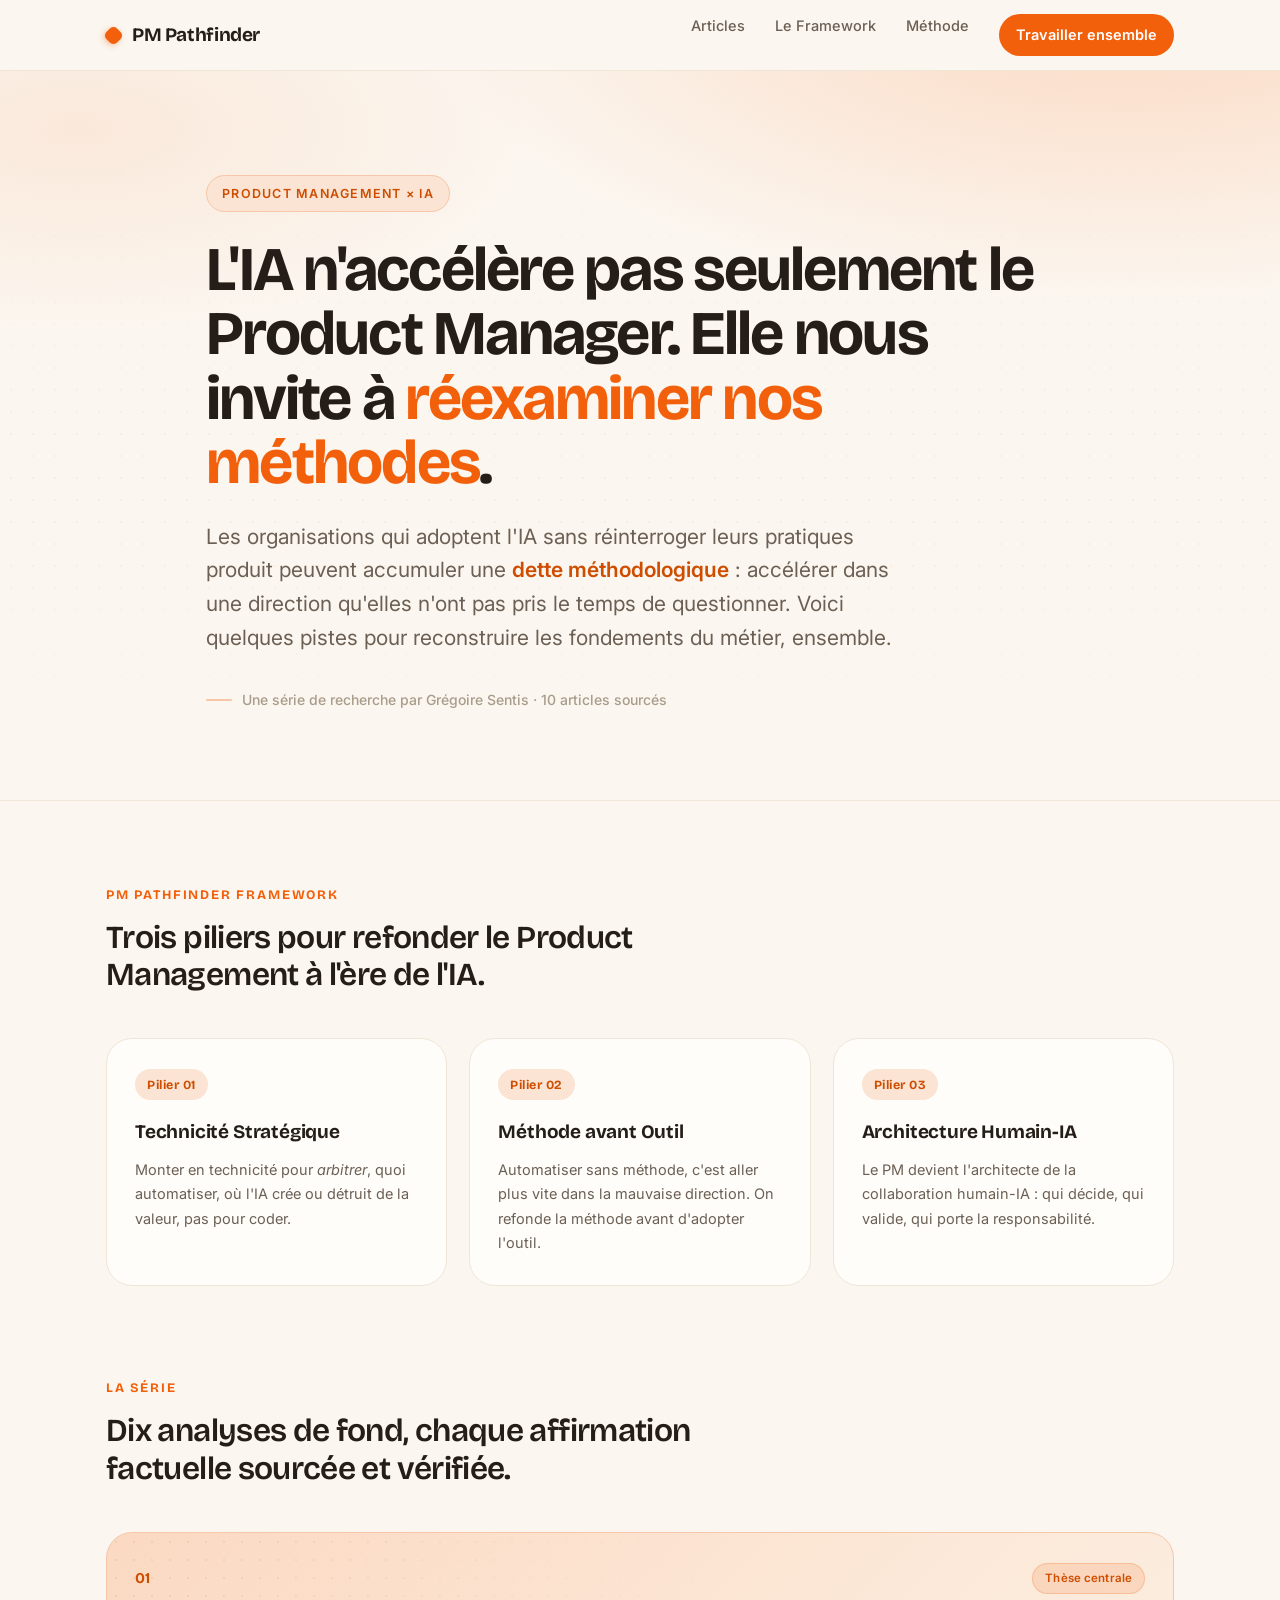
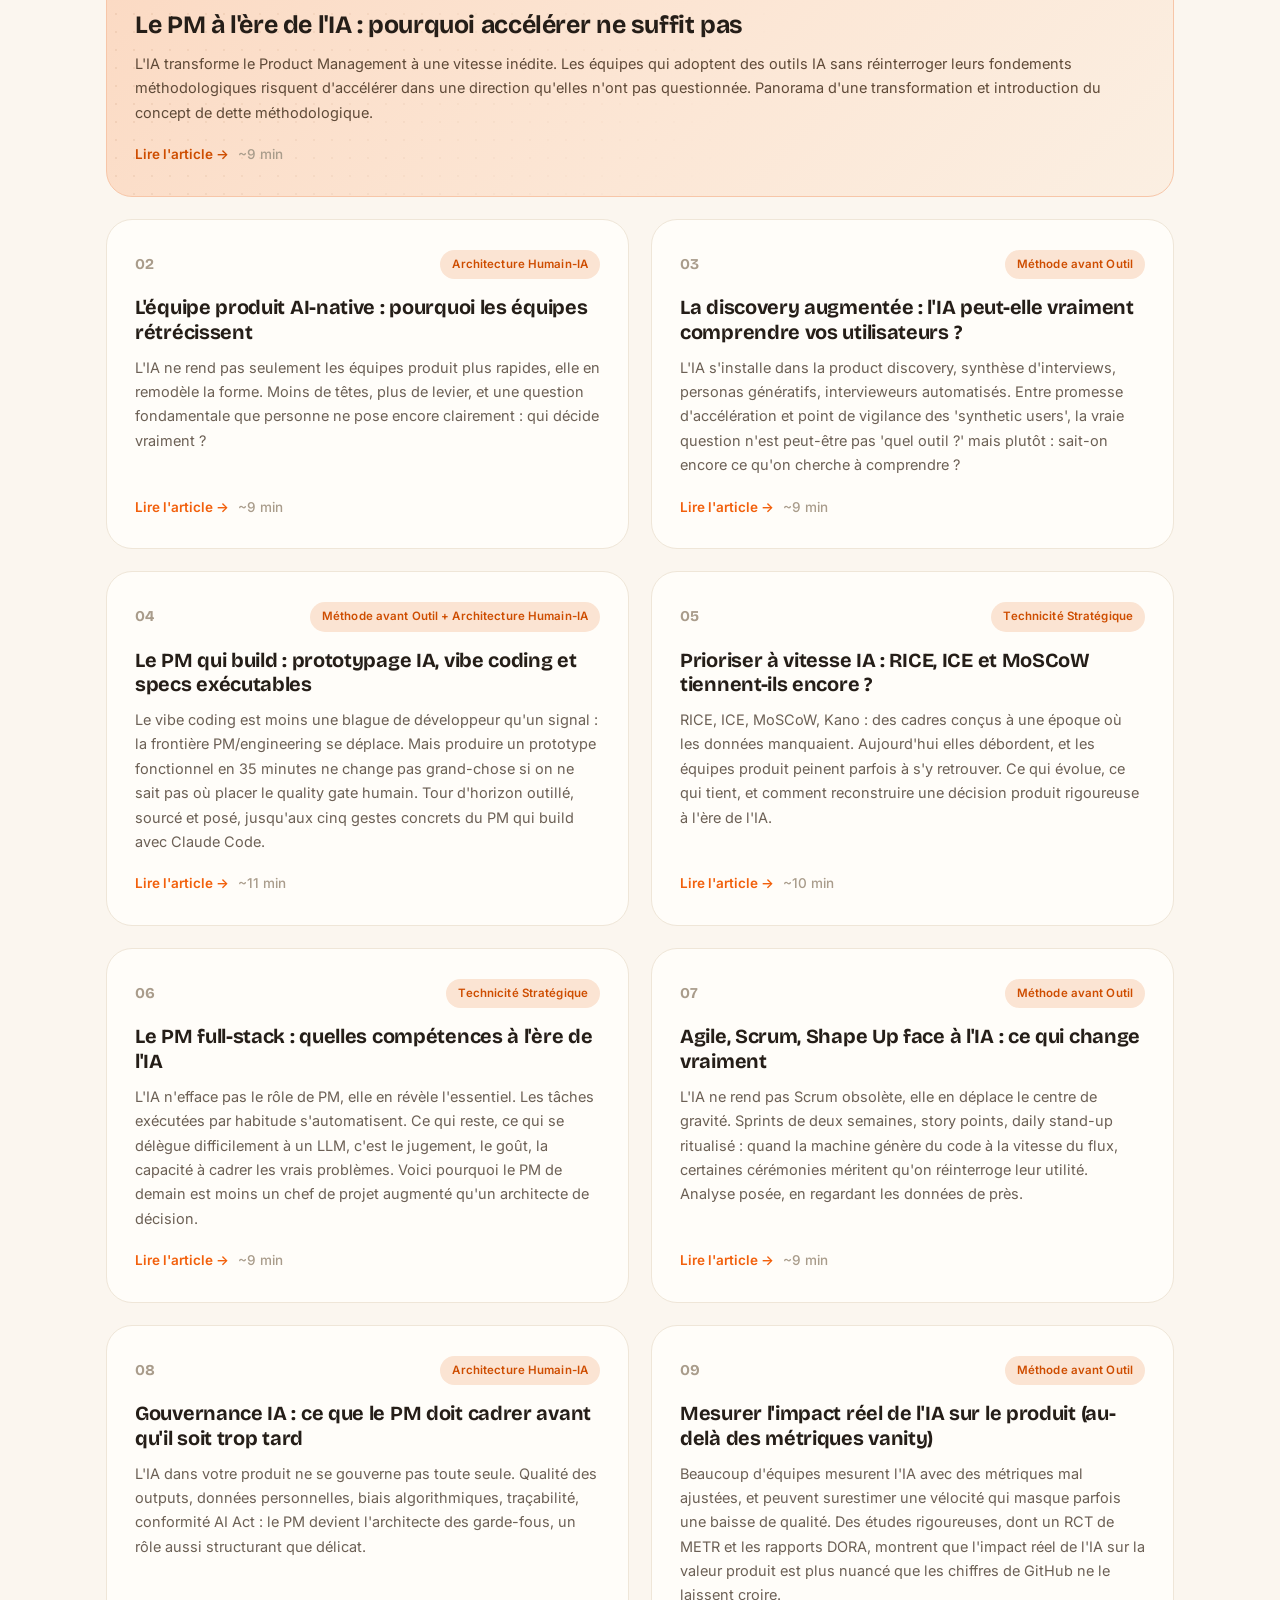
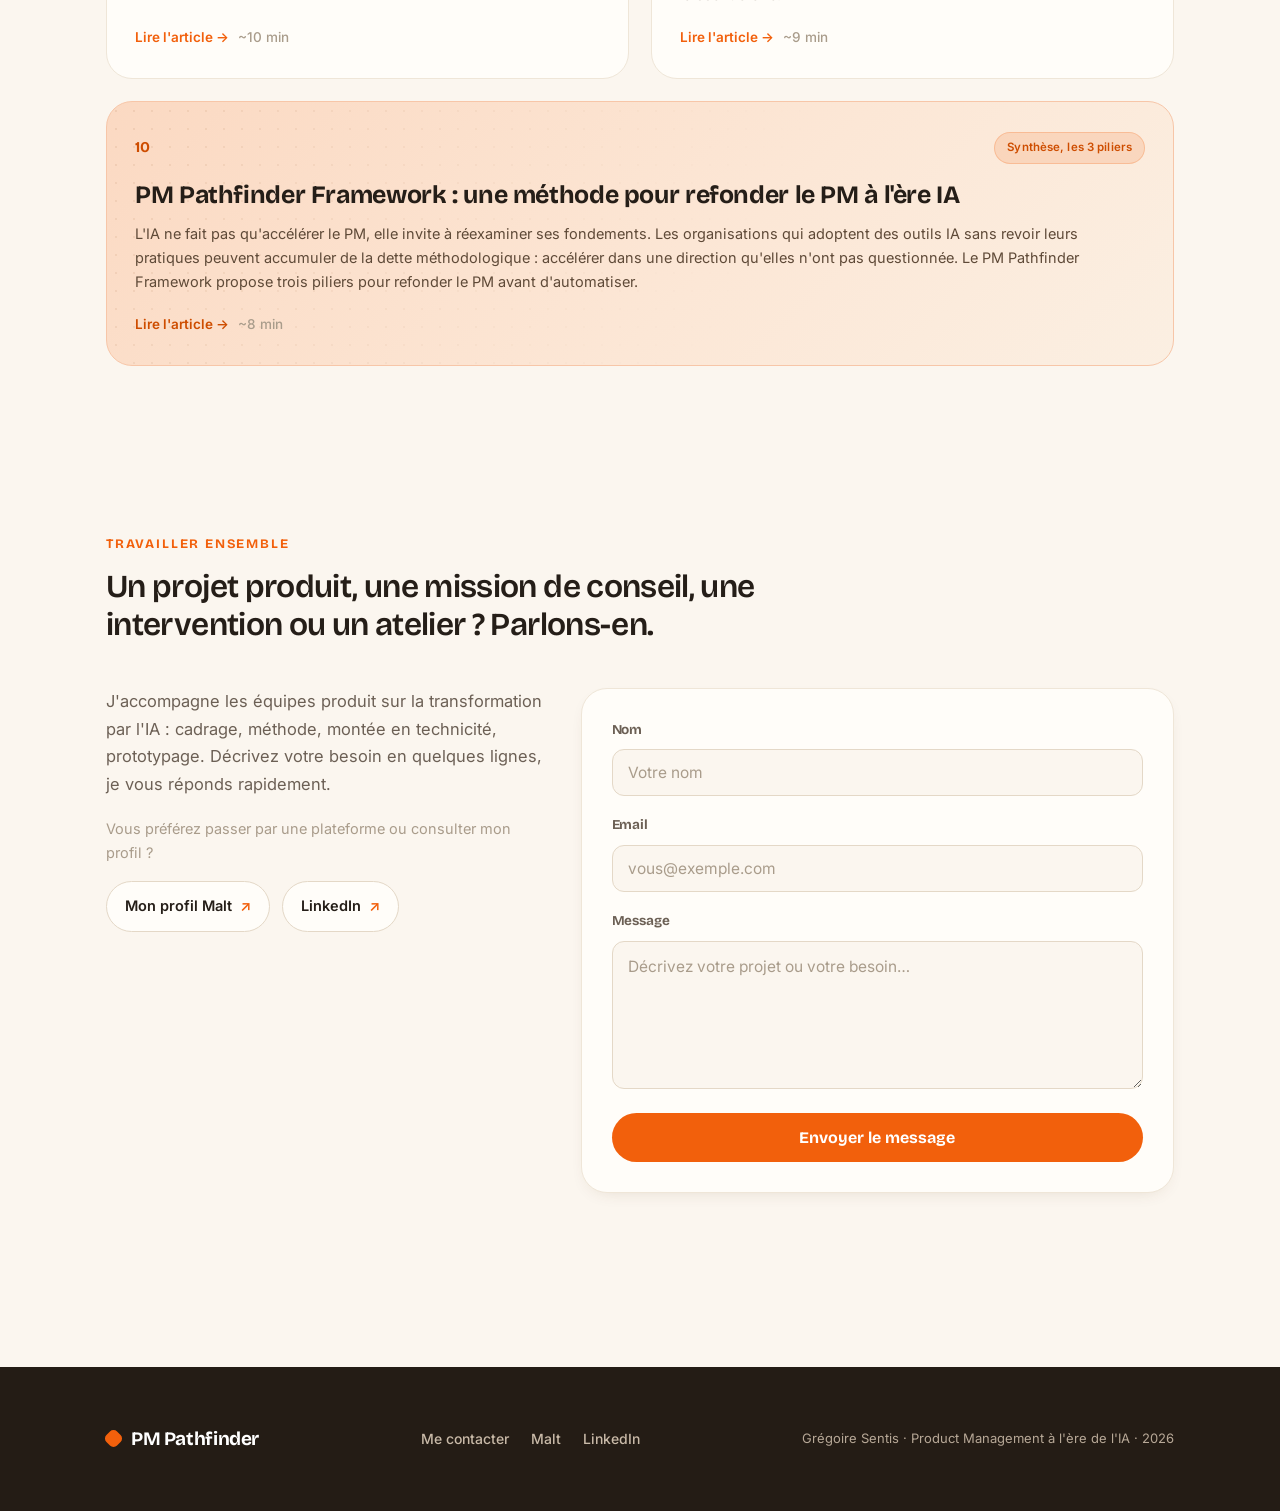
==== commit 30696cca: "Ajout rubrique 'Travailler ensemble' : formulaire de contact (email vers sentisgregoire@gmail.com), " ====
--- a/index.html
+++ b/index.html
@@ -12,6 +12,7 @@
 <a href="index.html#articles">Articles</a>
 <a href="index.html#framework">Le Framework</a>
 <a href="articles/10-framework.html">Méthode</a>
+<a class="nav-cta" href="index.html#contact">Travailler ensemble</a>
 </div></div></nav>
 
 <header class="hero"><div class="wrap">
@@ -83,8 +84,39 @@
 </a></div>
 </div></section>
 
+<section class="section" id="contact"><div class="wrap">
+<h2 class="sec-title">Travailler ensemble</h2>
+<div class="sec-sub">Un projet produit, une mission de conseil, une intervention ou un atelier ? Parlons-en.</div>
+<div class="contact">
+<div class="contact-intro">
+<p>J'accompagne les équipes produit sur la transformation par l'IA : cadrage, méthode, montée en technicité, prototypage. Décrivez votre besoin en quelques lignes, je vous réponds rapidement.</p>
+<p class="contact-alt">Vous préférez passer par une plateforme ou consulter mon profil ?</p>
+<div class="contact-links">
+<a class="clink" href="https://www.malt.fr/profile/gregoiresentis" target="_blank" rel="noopener">Mon profil Malt <span aria-hidden="true">↗</span></a>
+<a class="clink" href="https://www.linkedin.com/in/gregoire-sentis/" target="_blank" rel="noopener">LinkedIn <span aria-hidden="true">↗</span></a>
+</div>
+</div>
+<form class="cform" action="https://formsubmit.co/sentisgregoire@gmail.com" method="POST">
+<input type="hidden" name="_subject" value="Nouveau message depuis gregoiresentis.com">
+<input type="hidden" name="_template" value="table">
+<input type="hidden" name="_captcha" value="false">
+<input type="hidden" name="_next" value="https://www.gregoiresentis.com/merci.html">
+<input type="text" name="_honey" class="honey" tabindex="-1" autocomplete="off">
+<label>Nom<input type="text" name="name" placeholder="Votre nom" required></label>
+<label>Email<input type="email" name="email" placeholder="vous@exemple.com" required></label>
+<label>Message<textarea name="message" rows="5" placeholder="Décrivez votre projet ou votre besoin…" required></textarea></label>
+<button type="submit">Envoyer le message</button>
+</form>
+</div>
+</div></section>
+
 <footer class="foot"><div class="wrap">
-<div><a class="brand" href="index.html" style="display:flex;gap:10px;align-items:center"><span class="dot" style="width:11px;height:11px;border-radius:9999px;background:var(--accent)"></span> PM Pathfinder</a></div>
+<div><a class="brand" href="index.html" style="display:flex;gap:10px;align-items:center"><span class="dot"></span> PM Pathfinder</a></div>
+<div class="foot-links">
+<a href="index.html#contact">Me contacter</a>
+<a href="https://www.malt.fr/profile/gregoiresentis" target="_blank" rel="noopener">Malt</a>
+<a href="https://www.linkedin.com/in/gregoire-sentis/" target="_blank" rel="noopener">LinkedIn</a>
+</div>
 <div class="small">Grégoire Sentis · Product Management à l'ère de l'IA · 2026</div>
 </div></footer>
 </body></html>
--- a/styles.css
+++ b/styles.css
@@ -53,6 +53,7 @@
 
 /* SECTIONS */
 .section{padding:84px 0}
+.section[id]{scroll-margin-top:88px}
 .section h2.sec-title{font-family:var(--font-display);font-size:13px;font-weight:700;letter-spacing:.14em;text-transform:uppercase;color:var(--accent);margin-bottom:12px}
 .section .sec-sub{font-family:var(--font-display);font-size:clamp(24px,3vw,32px);font-weight:600;letter-spacing:-.02em;line-height:1.18;margin-bottom:44px;max-width:680px;color:var(--text)}
 
@@ -130,8 +131,41 @@
 .anav a{font-size:14px;font-weight:600;color:var(--accent-hover);padding:14px 20px;border:1px solid var(--border);border-radius:var(--r-full);background:var(--raised);transition:border-color .18s,box-shadow .18s,transform .18s;max-width:48%}
 .anav a:hover{border-color:var(--peach-2);box-shadow:var(--shadow-sm);transform:translateY(-2px)}
 
+/* NAV CTA */
+.nav-links a.nav-cta{color:#fff;background:var(--accent);padding:9px 17px;border-radius:var(--r-full);font-weight:600;transition:background .18s,transform .18s,box-shadow .18s}
+.nav-links a.nav-cta:hover{color:#fff;background:var(--accent-hover);transform:translateY(-1px);box-shadow:0 8px 20px -8px rgba(242,96,12,.55)}
+
+/* CONTACT SECTION */
+.contact{display:grid;grid-template-columns:.85fr 1.15fr;gap:36px;align-items:start}
+.contact-intro p{font-size:16.5px;color:var(--text-2);margin-bottom:18px}
+.contact-intro .contact-alt{font-size:14.5px;color:var(--text-muted);margin-bottom:16px}
+.contact-links{display:flex;flex-wrap:wrap;gap:12px}
+.clink{display:inline-flex;align-items:center;gap:8px;font-weight:600;font-size:14.5px;color:var(--text);background:var(--raised);border:1px solid var(--border);padding:12px 18px;border-radius:var(--r-full);transition:border-color .18s,box-shadow .18s,transform .18s}
+.clink:hover{border-color:var(--peach-2);box-shadow:var(--shadow-sm);transform:translateY(-2px)}
+.clink span{color:var(--accent)}
+.cform{background:var(--raised);border:1px solid var(--border-subtle);border-radius:var(--r-xl);padding:30px;box-shadow:var(--shadow-sm)}
+.cform label{display:block;font-family:var(--font-display);font-size:13.5px;font-weight:700;color:var(--text-2);margin-bottom:18px;letter-spacing:-.01em}
+.cform input,.cform textarea{display:block;width:100%;margin-top:8px;font-family:var(--font-body);font-size:15.5px;font-weight:400;color:var(--text);background:var(--bg);border:1px solid var(--border);border-radius:var(--r-md);padding:13px 15px;transition:border-color .16s,box-shadow .16s}
+.cform input::placeholder,.cform textarea::placeholder{color:var(--text-muted)}
+.cform input:focus,.cform textarea:focus{outline:none;border-color:var(--accent);box-shadow:0 0 0 3px var(--accent-subtle)}
+.cform textarea{resize:vertical;min-height:126px;line-height:1.55}
+.cform button{margin-top:6px;width:100%;font-family:var(--font-display);font-weight:700;font-size:16px;color:#fff;background:var(--accent);border:none;padding:15px 22px;border-radius:var(--r-full);cursor:pointer;transition:background .18s,transform .18s,box-shadow .18s}
+.cform button:hover{background:var(--accent-hover);transform:translateY(-2px);box-shadow:var(--shadow)}
+.honey{position:absolute;left:-9999px;width:1px;height:1px;opacity:0}
+
+/* THANK-YOU PAGE */
+.thanks{padding:96px 0 72px;background:
+    radial-gradient(120% 90% at 88% -10%,var(--peach) 0%,rgba(251,217,194,0) 46%),
+    var(--bg)}
+.thanks .wrap{max-width:720px}
+.thanks h1{font-family:var(--font-display);font-size:clamp(30px,4.4vw,46px);line-height:1.08;letter-spacing:-.025em;font-weight:700;margin:8px 0 18px}
+.thanks h1 .hl{color:var(--accent)}
+.thanks p.lead{font-size:clamp(16px,2vw,19px);color:var(--text-2);max-width:600px}
+
 /* FOOTER */
 .foot{background:var(--brand);color:#b7a897;margin-top:90px;padding:56px 0}
+.foot-links{display:flex;gap:22px;font-size:14px;font-weight:500}
+.foot-links a{color:#c9baa8;transition:color .16s}
 .foot .wrap{display:flex;flex-wrap:wrap;justify-content:space-between;gap:24px;align-items:center}
 .foot .brand{color:#fff}
 .foot .brand .dot{box-shadow:none}
@@ -141,6 +175,7 @@
 @media(max-width:820px){
   .pillars{grid-template-columns:1fr}
   .grid{grid-template-columns:1fr}
+  .contact{grid-template-columns:1fr;gap:26px}
   .nav-links{gap:20px}
   .hero{padding:76px 0 62px}
   .section{padding:60px 0}
@@ -148,8 +183,10 @@
 }
 @media(max-width:600px){
   .nav .wrap{height:62px}
-  .nav-links{gap:16px;font-size:13.5px}
-  .nav-links a:nth-child(2){display:none}
+  .nav-links{gap:14px;font-size:13.5px}
+  .nav-links a:nth-child(2),.nav-links a:nth-child(3){display:none}
+  .nav-links a.nav-cta{padding:8px 14px}
   .card.feat h3{font-size:22px}
   .prose{font-size:17px}
+  .foot .wrap{gap:18px}
 }
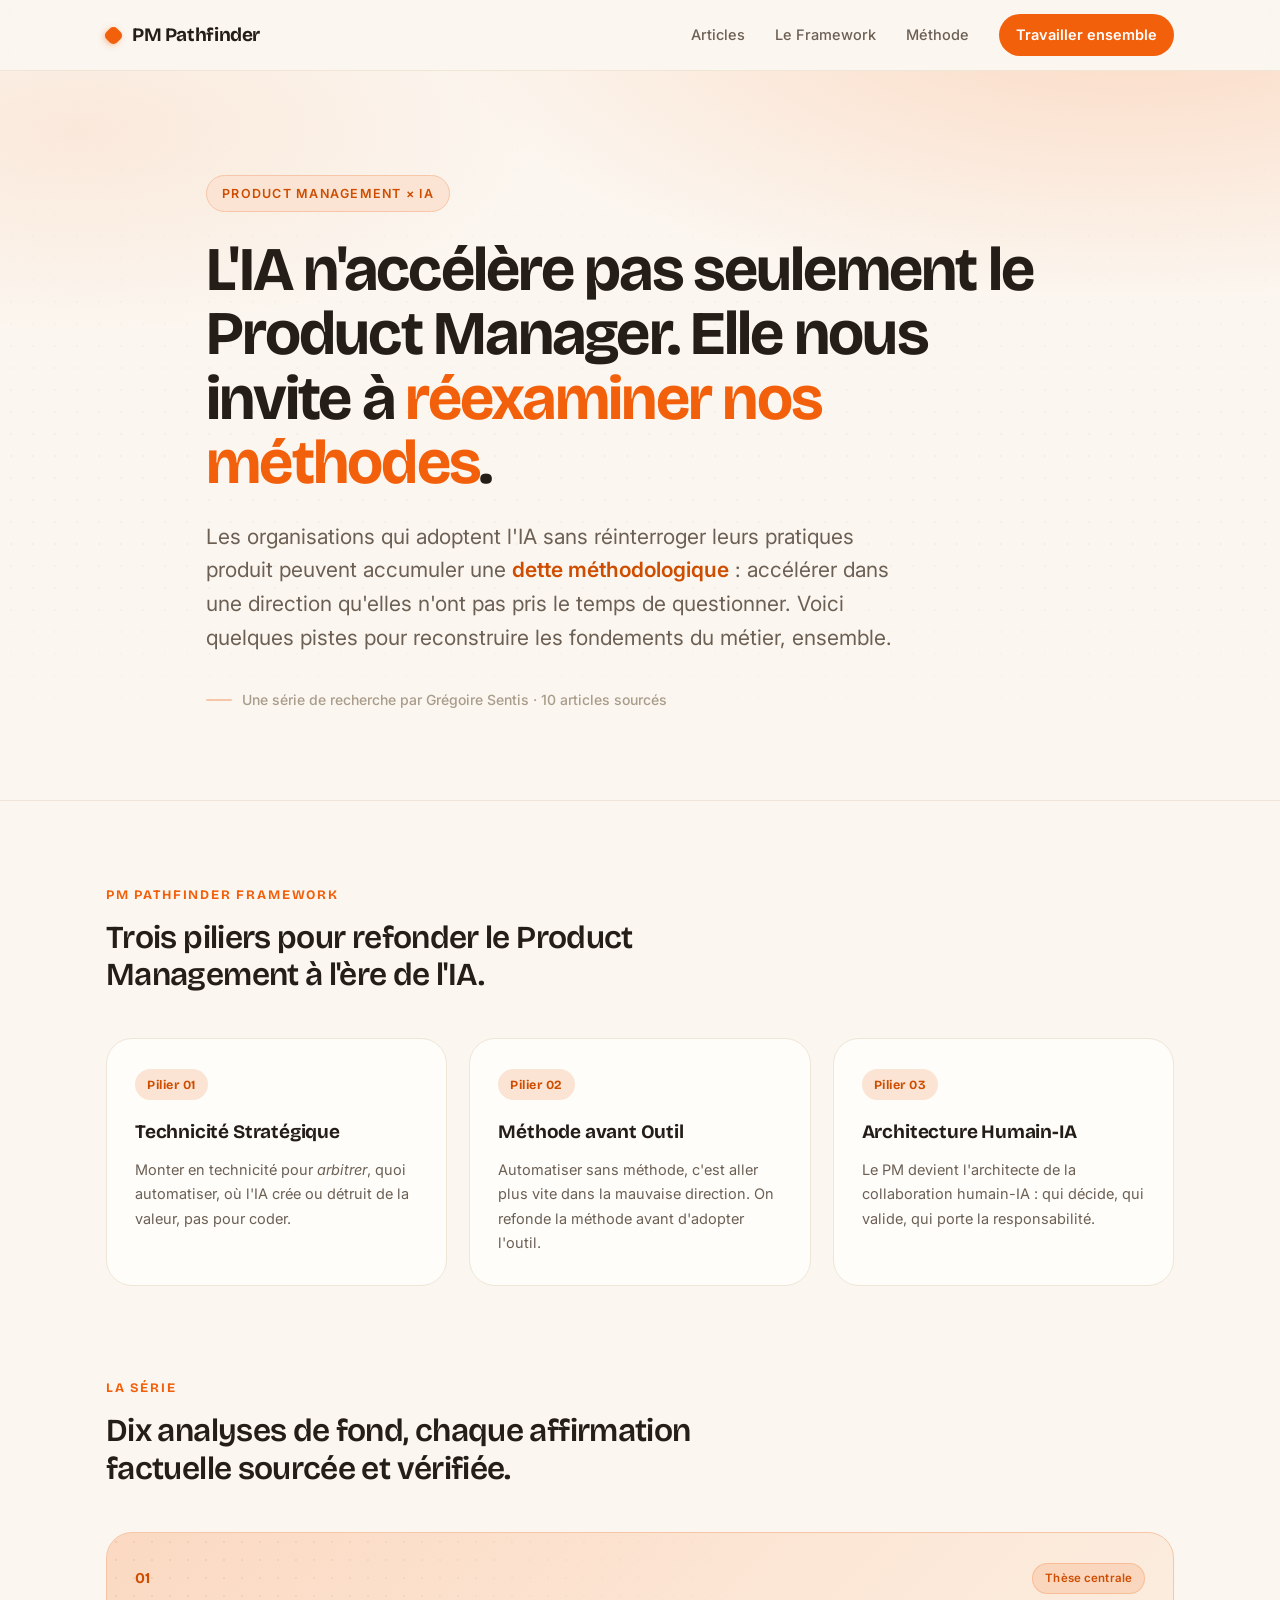
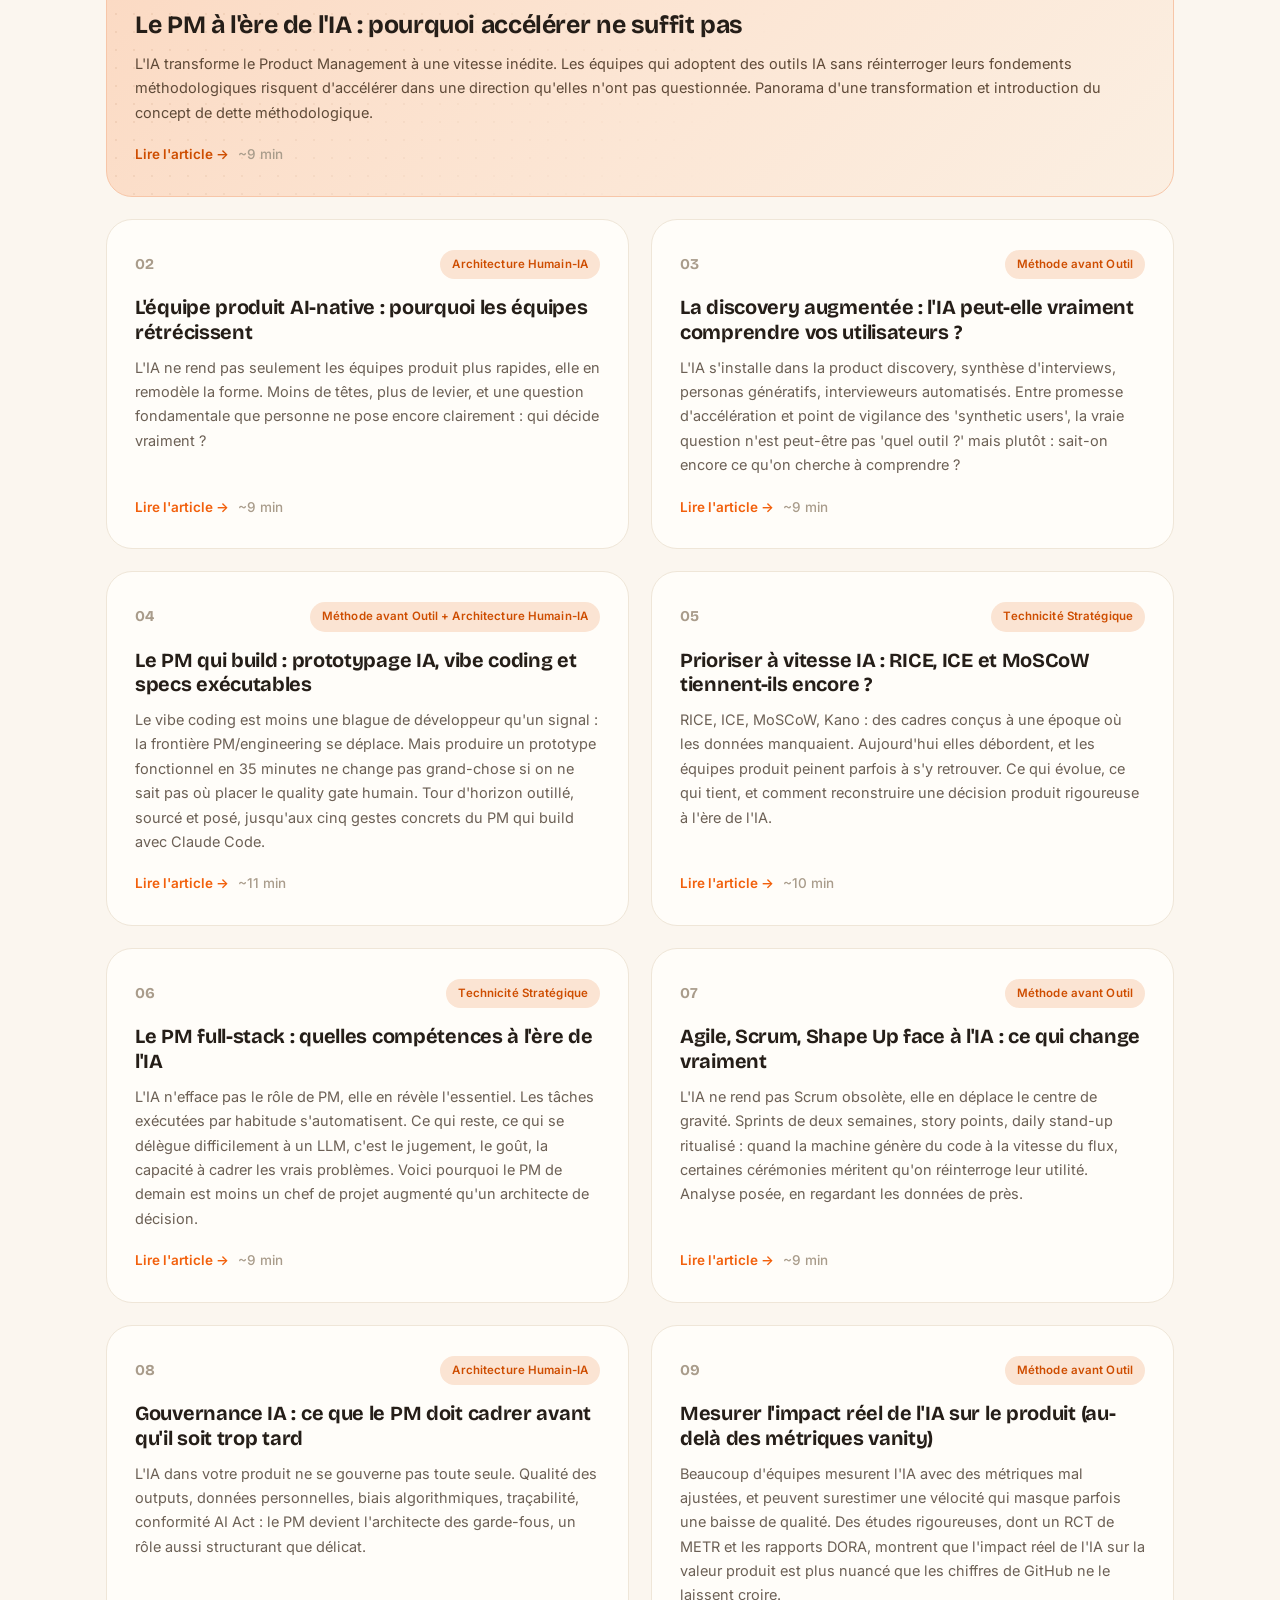
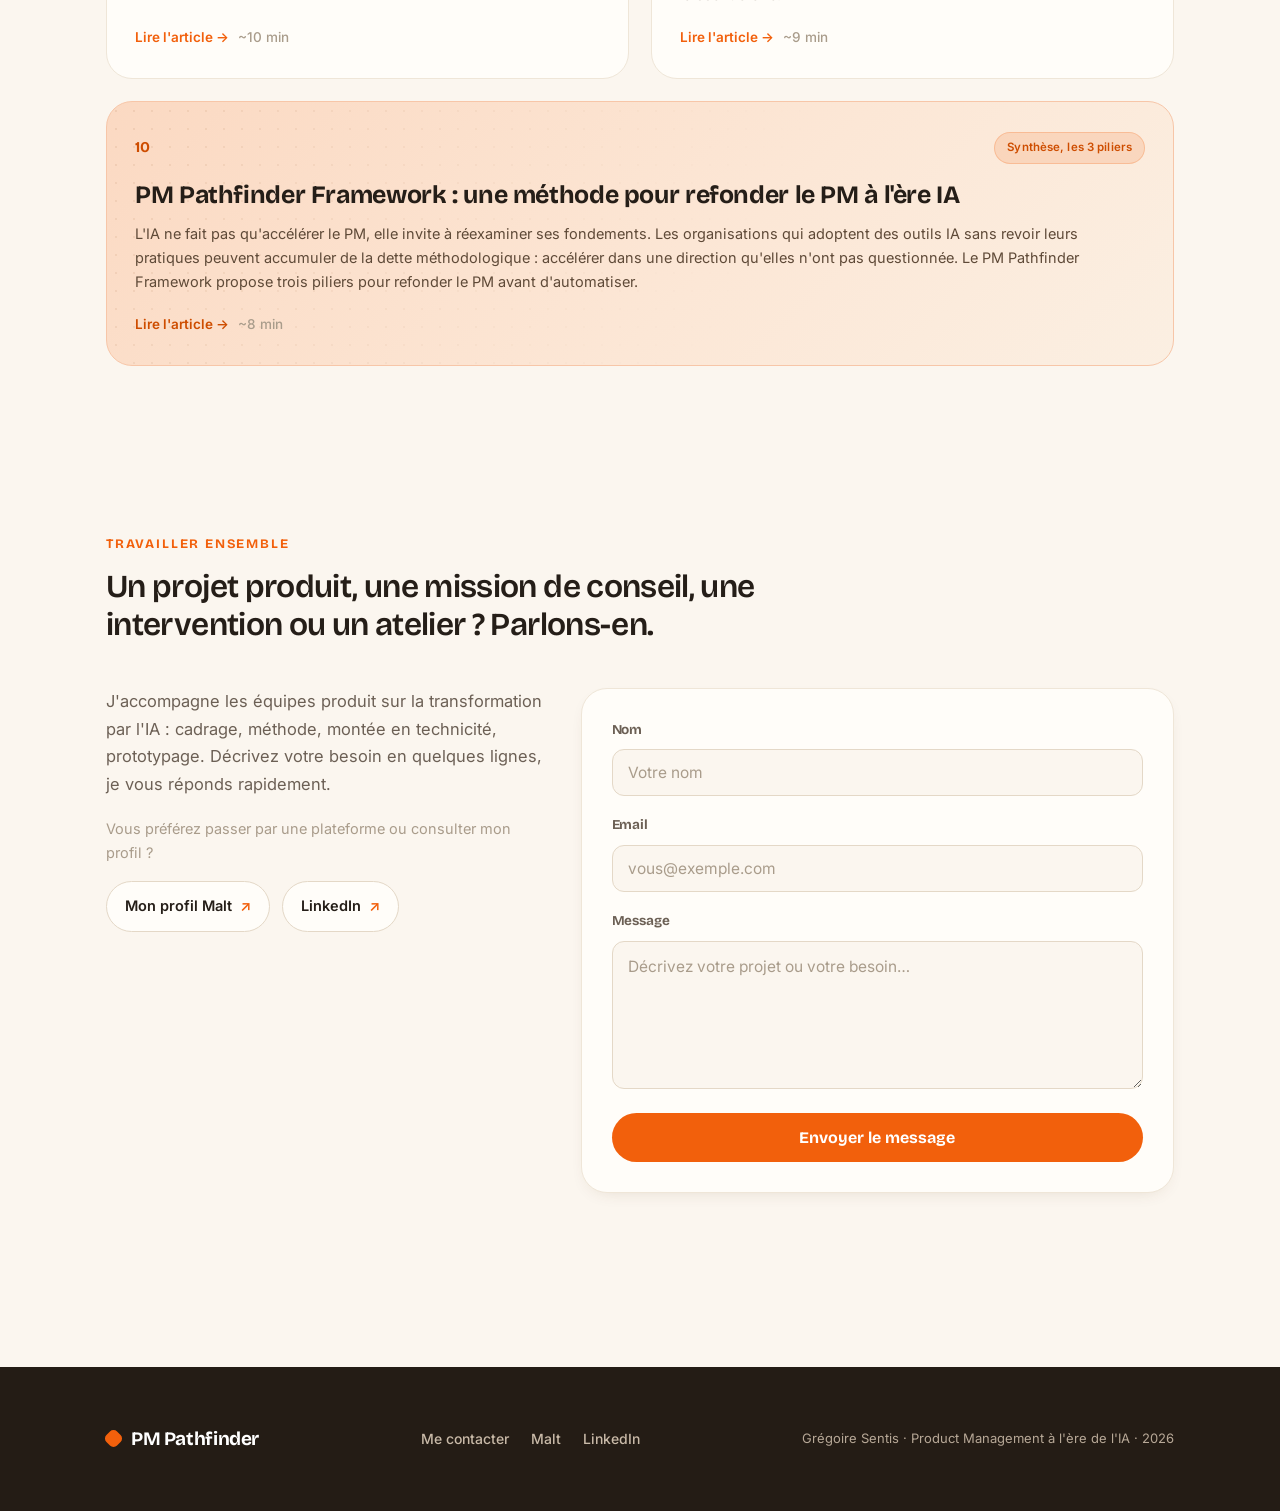
==== commit 1f34a8dc: "SEO : robots.txt, sitemap.xml, balises canonical + Open Graph + Twitter + JSON-LD sur toutes les pag" ====
--- a/index.html
+++ b/index.html
@@ -5,6 +5,18 @@
 <link rel="preconnect" href="https://fonts.googleapis.com">
 <link href="https://fonts.googleapis.com/css2?family=Bricolage+Grotesque:opsz,wght@12..96,400..800&family=Inter:wght@400;500;600;700&display=swap" rel="stylesheet">
 <link rel="stylesheet" href="styles.css">
+<script defer src="/analytics.js"></script>
+<link rel="canonical" href="https://www.gregoiresentis.com/">
+<meta property="og:type" content="website">
+<meta property="og:site_name" content="PM Pathfinder">
+<meta property="og:locale" content="fr_FR">
+<meta property="og:title" content="PM Pathfinder, Le Product Management à l'ère de l'IA">
+<meta property="og:description" content="Série de recherche de Grégoire Sentis sur la transformation du Product Management par l'IA dans les startups et scaleups.">
+<meta property="og:url" content="https://www.gregoiresentis.com/">
+<meta name="twitter:card" content="summary">
+<meta name="twitter:title" content="PM Pathfinder, Le Product Management à l'ère de l'IA">
+<meta name="twitter:description" content="Série de recherche de Grégoire Sentis sur la transformation du Product Management par l'IA dans les startups et scaleups.">
+<script type="application/ld+json">{"@context":"https://schema.org","@type":"WebSite","name":"PM Pathfinder","url":"https://www.gregoiresentis.com/","inLanguage":"fr","description":"Série de recherche de Grégoire Sentis sur la transformation du Product Management par l'IA dans les startups et scaleups.","author":{"@type":"Person","name":"Grégoire Sentis","url":"https://www.linkedin.com/in/gregoire-sentis/"}}</script>
 </head><body>
 <nav class="nav"><div class="wrap">
 <a class="brand" href="index.html"><span class="dot"></span> PM Pathfinder</a>
@@ -100,12 +112,12 @@
 <input type="hidden" name="_subject" value="Nouveau message depuis gregoiresentis.com">
 <input type="hidden" name="_template" value="table">
 <input type="hidden" name="_captcha" value="false">
-<input type="hidden" name="_next" value="https://www.gregoiresentis.com/merci.html">
 <input type="text" name="_honey" class="honey" tabindex="-1" autocomplete="off">
 <label>Nom<input type="text" name="name" placeholder="Votre nom" required></label>
 <label>Email<input type="email" name="email" placeholder="vous@exemple.com" required></label>
 <label>Message<textarea name="message" rows="5" placeholder="Décrivez votre projet ou votre besoin…" required></textarea></label>
 <button type="submit">Envoyer le message</button>
+<div class="cform-status" role="status" aria-live="polite"></div>
 </form>
 </div>
 </div></section>
--- a/styles.css
+++ b/styles.css
@@ -27,11 +27,11 @@
 .nav .wrap{display:flex;align-items:center;justify-content:space-between;height:70px}
 .brand{display:flex;align-items:center;gap:11px;font-family:var(--font-display);font-weight:700;font-size:19px;letter-spacing:-.02em;white-space:nowrap}
 .brand .dot{width:15px;height:15px;border-radius:5px;background:var(--accent);display:inline-block;transform:rotate(45deg);box-shadow:0 2px 6px -1px rgba(242,96,12,.5)}
-.nav-links{display:flex;gap:30px;font-size:14.5px;font-weight:500;color:var(--text-2)}
+.nav-links{display:flex;align-items:center;gap:30px;font-size:14.5px;font-weight:500;color:var(--text-2)}
 .nav-links a{transition:color .16s}
 .nav-links a:hover{color:var(--accent)}
 
-/* HERO — warm cream with soft peach glow */
+/* HERO - warm cream with soft peach glow */
 .hero{position:relative;overflow:hidden;padding:104px 0 88px;
   background:
     radial-gradient(120% 90% at 88% -10%,var(--peach) 0%,rgba(251,217,194,0) 46%),
@@ -76,7 +76,7 @@
 .card p{font-size:14.5px;color:var(--text-2);flex:1}
 .card .meta{margin-top:18px;font-size:13.5px;font-weight:600;color:var(--accent);display:flex;align-items:center;gap:6px}
 
-/* FEATURED CARD — peach panel with dotted texture (Replit-style) */
+/* FEATURED CARD - peach panel with dotted texture (Replit-style) */
 .card.feat{grid-column:1/-1;position:relative;overflow:hidden;border:1px solid var(--peach-2);
   background:linear-gradient(135deg,var(--peach) 0%,#FCE7D6 58%,#FBEFE2 100%);color:var(--text)}
 .card.feat:before{content:"";position:absolute;inset:0;pointer-events:none;opacity:.6;
@@ -152,15 +152,11 @@
 .cform button{margin-top:6px;width:100%;font-family:var(--font-display);font-weight:700;font-size:16px;color:#fff;background:var(--accent);border:none;padding:15px 22px;border-radius:var(--r-full);cursor:pointer;transition:background .18s,transform .18s,box-shadow .18s}
 .cform button:hover{background:var(--accent-hover);transform:translateY(-2px);box-shadow:var(--shadow)}
 .honey{position:absolute;left:-9999px;width:1px;height:1px;opacity:0}
-
-/* THANK-YOU PAGE */
-.thanks{padding:96px 0 72px;background:
-    radial-gradient(120% 90% at 88% -10%,var(--peach) 0%,rgba(251,217,194,0) 46%),
-    var(--bg)}
-.thanks .wrap{max-width:720px}
-.thanks h1{font-family:var(--font-display);font-size:clamp(30px,4.4vw,46px);line-height:1.08;letter-spacing:-.025em;font-weight:700;margin:8px 0 18px}
-.thanks h1 .hl{color:var(--accent)}
-.thanks p.lead{font-size:clamp(16px,2vw,19px);color:var(--text-2);max-width:600px}
+.cform-status{font-size:14.5px;font-weight:500;line-height:1.5}
+.cform-status.is-ok,.cform-status.is-error,.cform-status.is-pending{margin-top:16px;padding:13px 16px;border-radius:var(--r-md)}
+.cform-status.is-ok{background:#e8f4ec;border:1px solid #bfe0cc;color:#1f6b3b}
+.cform-status.is-error{background:#fbe6e3;border:1px solid #f1c3bb;color:#a33224}
+.cform-status.is-pending{background:var(--accent-subtle);border:1px solid var(--peach-2);color:var(--accent-hover)}
 
 /* FOOTER */
 .foot{background:var(--brand);color:#b7a897;margin-top:90px;padding:56px 0}
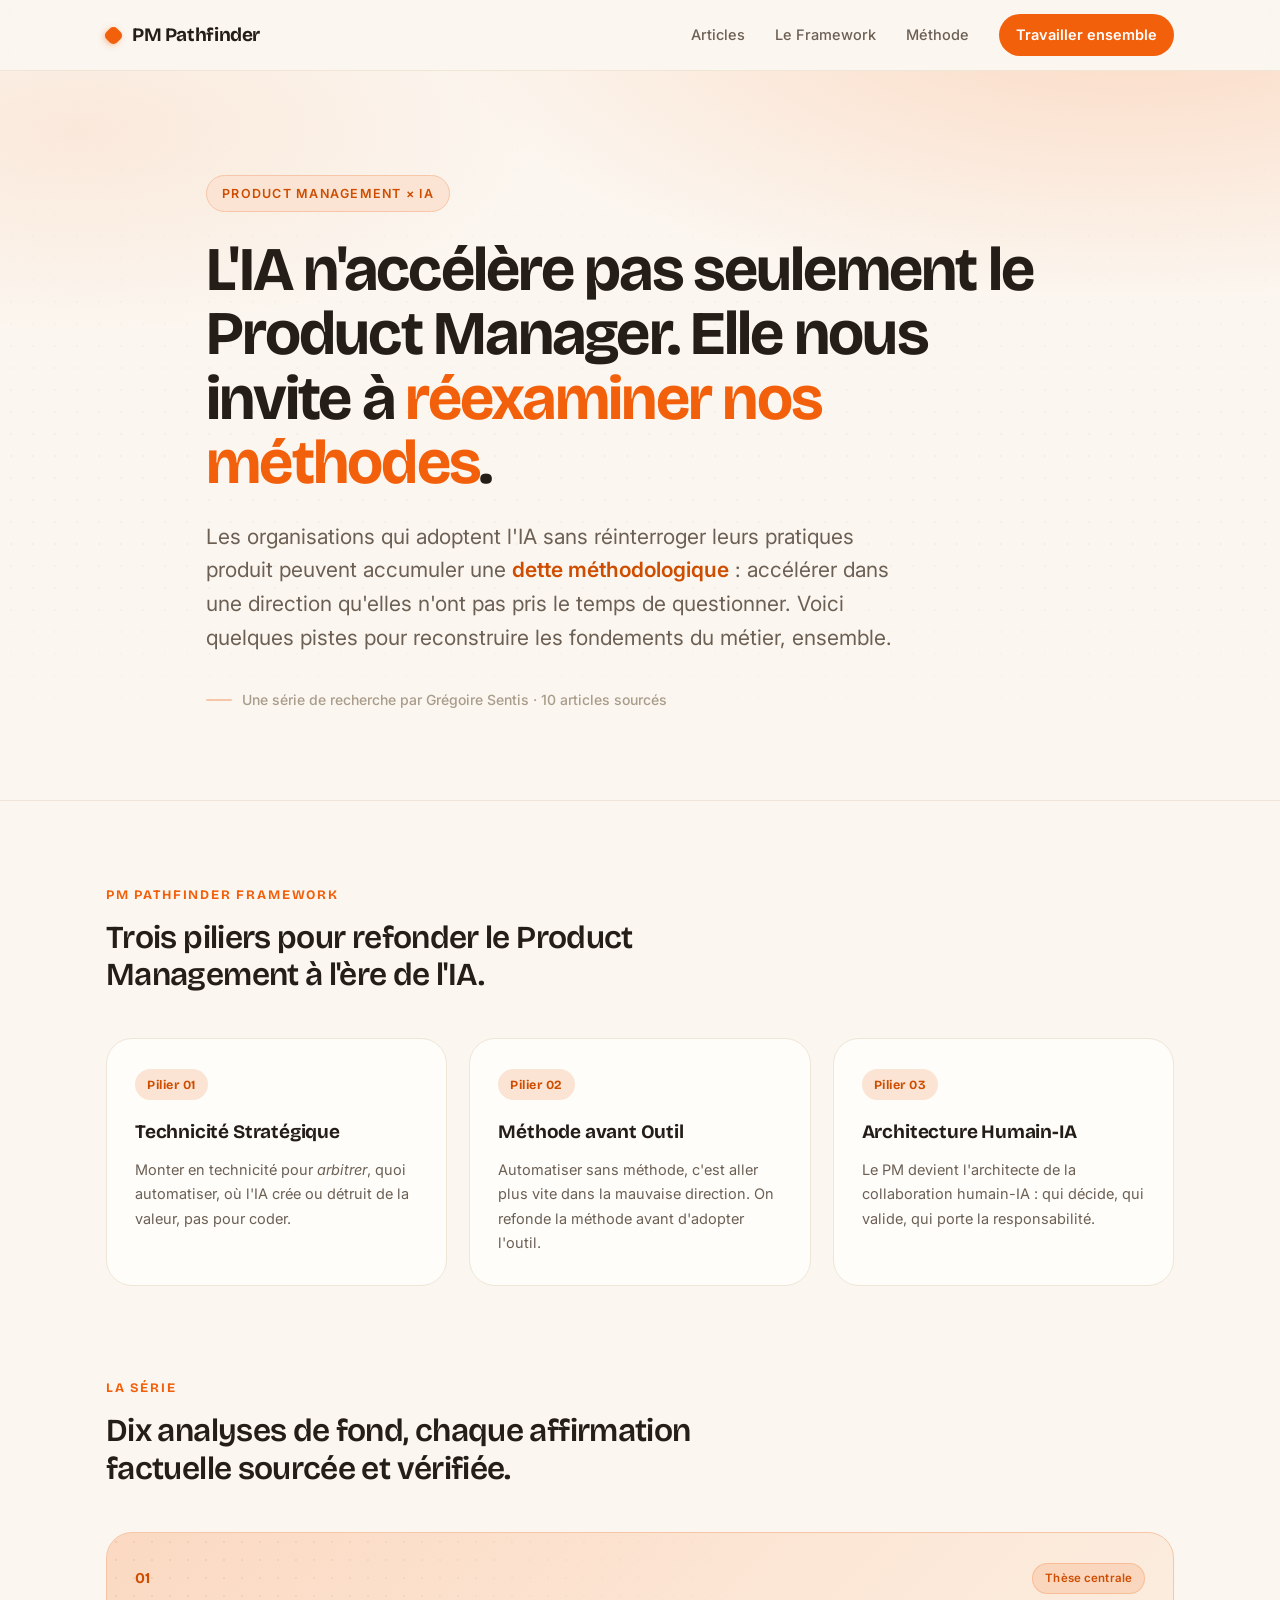
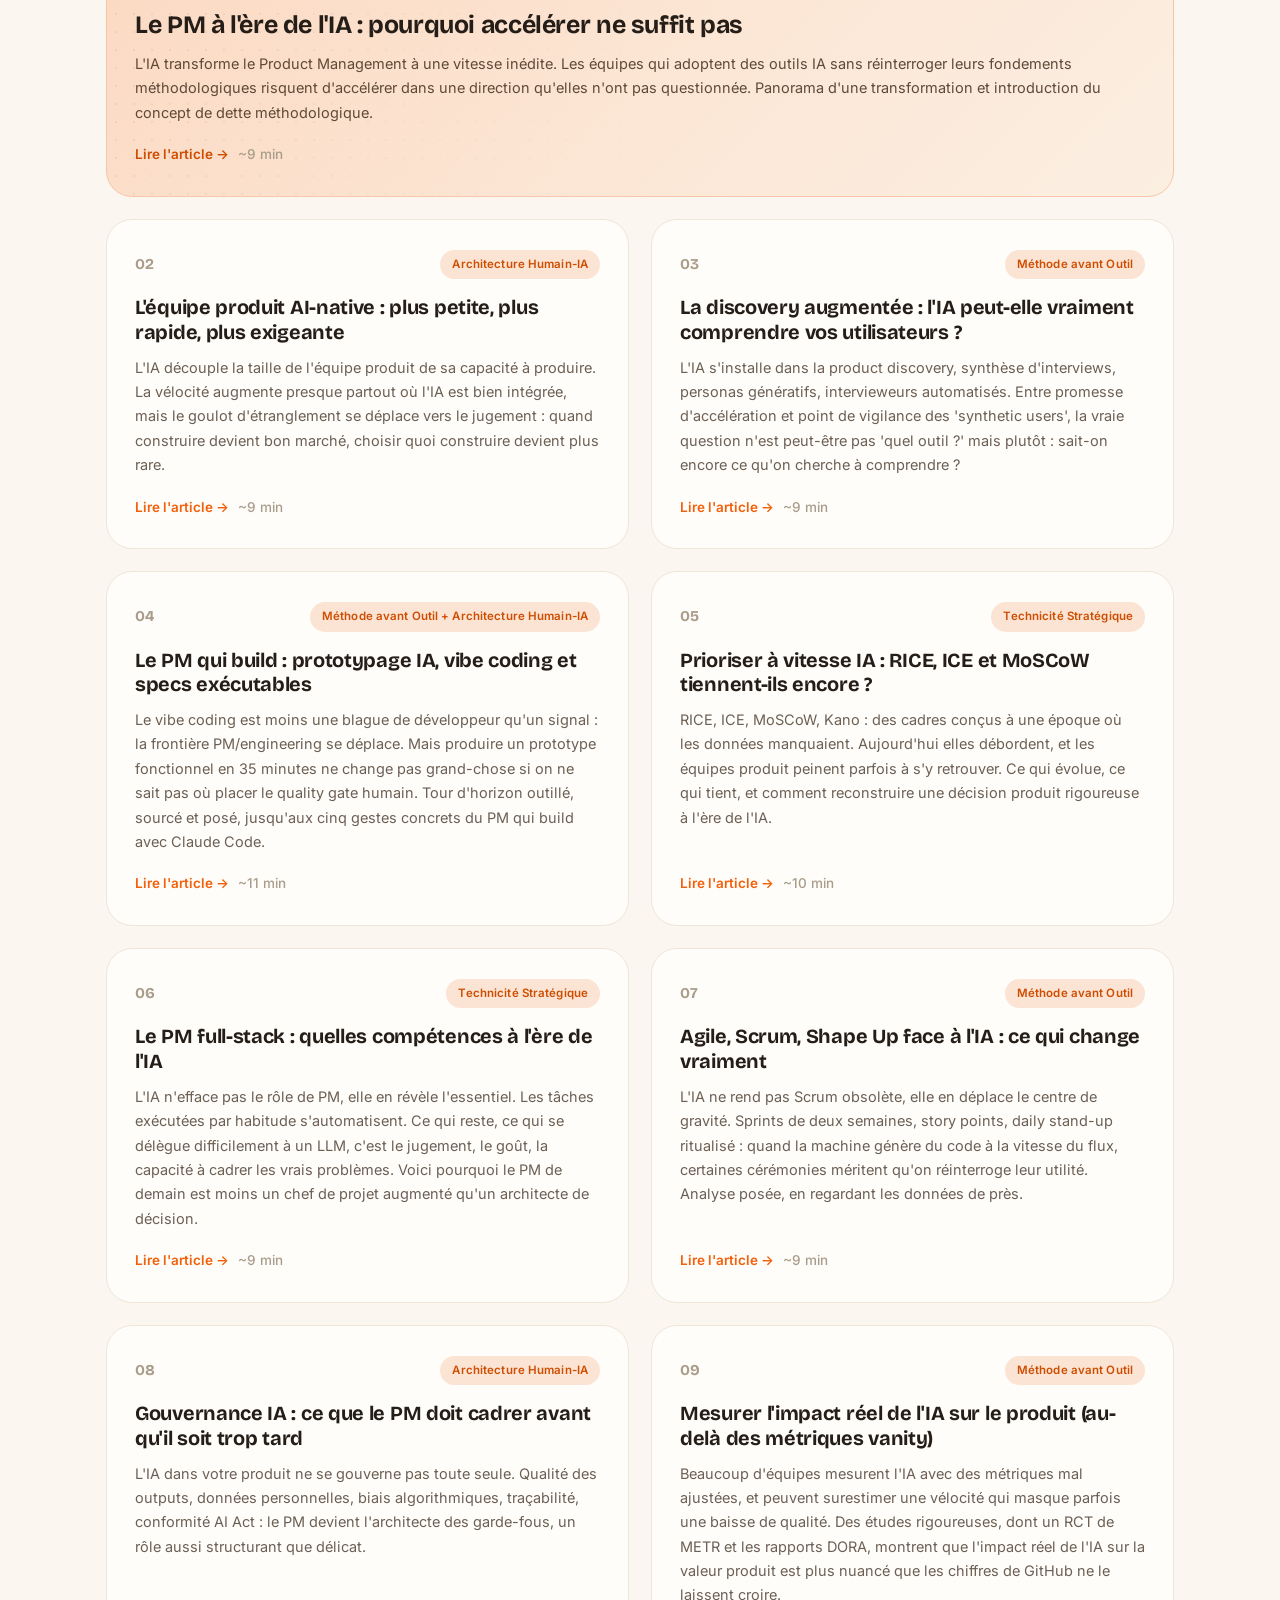
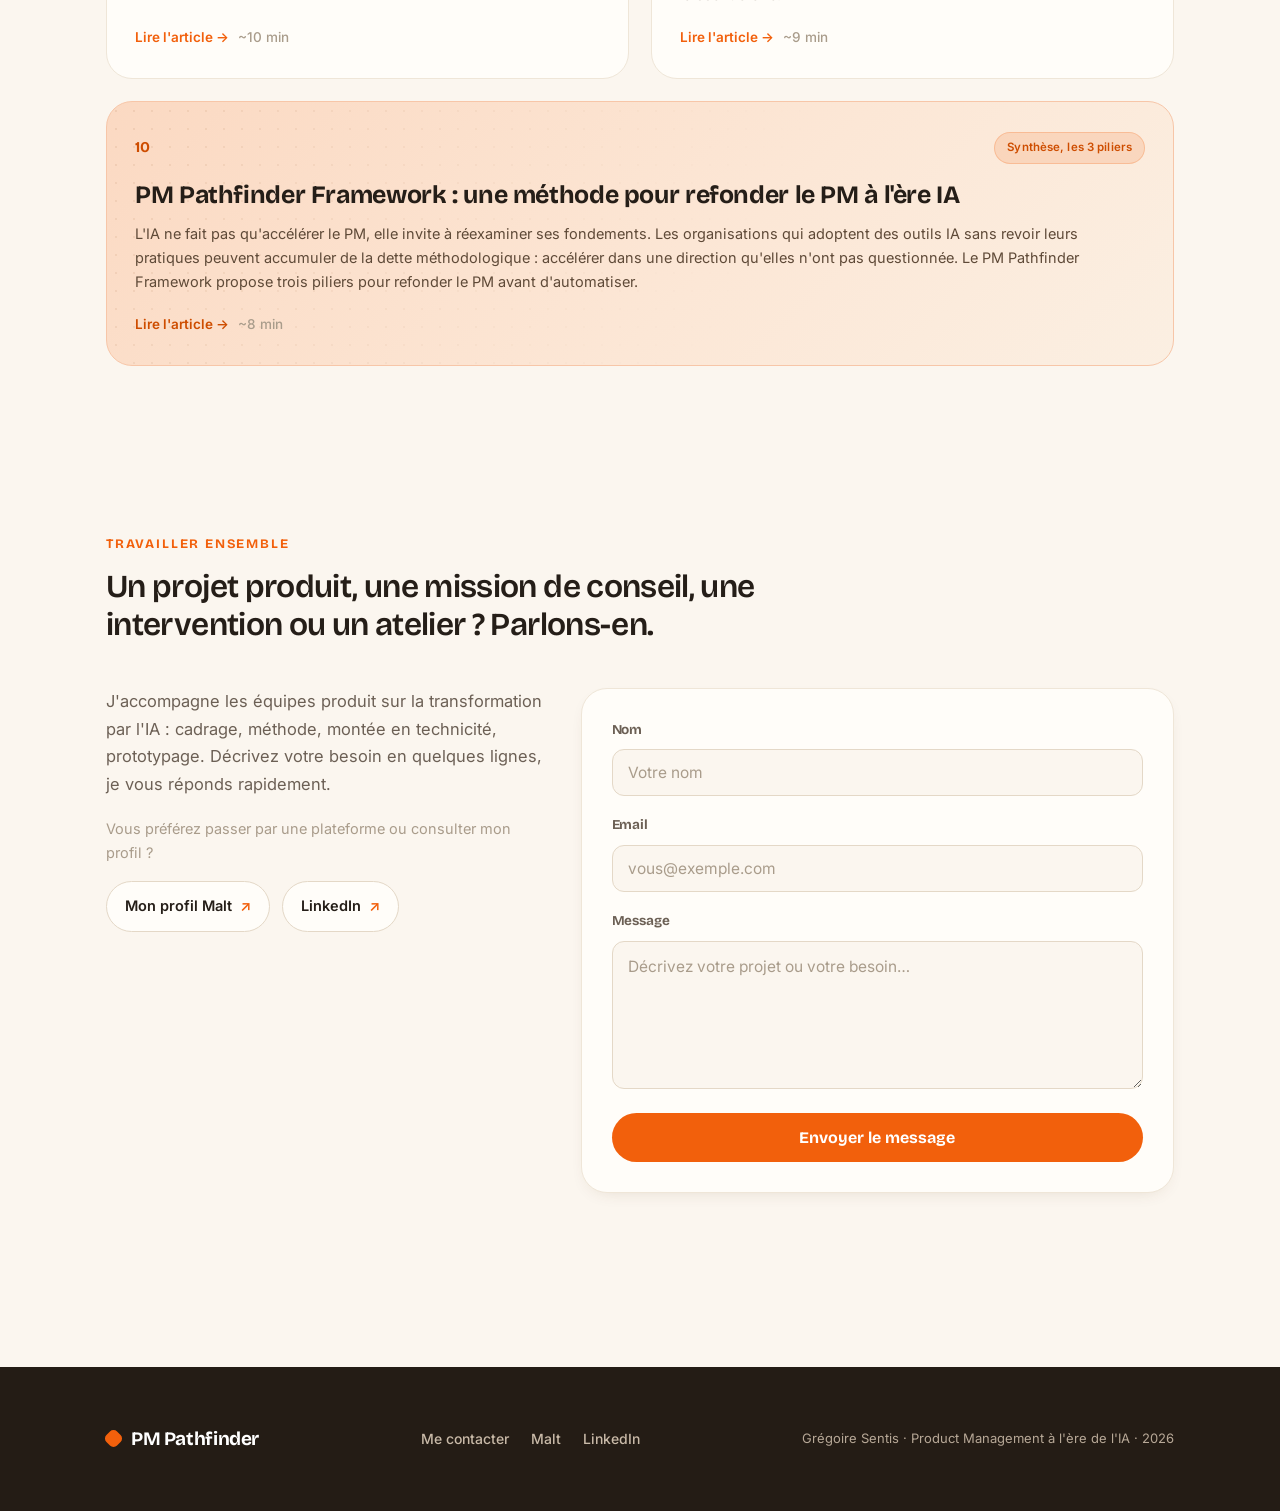
==== commit 05a65ae7: "Article 02 : nouvelle version (angle vélocité/goulot), sources vérifiées + correction METR fév. 2026" ====
--- a/index.html
+++ b/index.html
@@ -50,8 +50,8 @@
 <div class="meta">Lire l'article →&nbsp;<span style="color:var(--text-muted);font-weight:500">~9 min</span></div>
 </a><a class="card" href="articles/02-organisation.html">
 <div class="top"><span class="num">02</span><span class="badge">Architecture Humain-IA</span></div>
-<h3>L&#x27;équipe produit AI-native : pourquoi les équipes rétrécissent</h3>
-<p>L&#x27;IA ne rend pas seulement les équipes produit plus rapides, elle en remodèle la forme. Moins de têtes, plus de levier, et une question fondamentale que personne ne pose encore clairement : qui décide vraiment ?</p>
+<h3>L&#x27;équipe produit AI-native : plus petite, plus rapide, plus exigeante</h3>
+<p>L&#x27;IA découple la taille de l&#x27;équipe produit de sa capacité à produire. La vélocité augmente presque partout où l&#x27;IA est bien intégrée, mais le goulot d&#x27;étranglement se déplace vers le jugement : quand construire devient bon marché, choisir quoi construire devient plus rare.</p>
 <div class="meta">Lire l'article →&nbsp;<span style="color:var(--text-muted);font-weight:500">~9 min</span></div>
 </a><a class="card" href="articles/03-discovery.html">
 <div class="top"><span class="num">03</span><span class="badge">Méthode avant Outil</span></div>
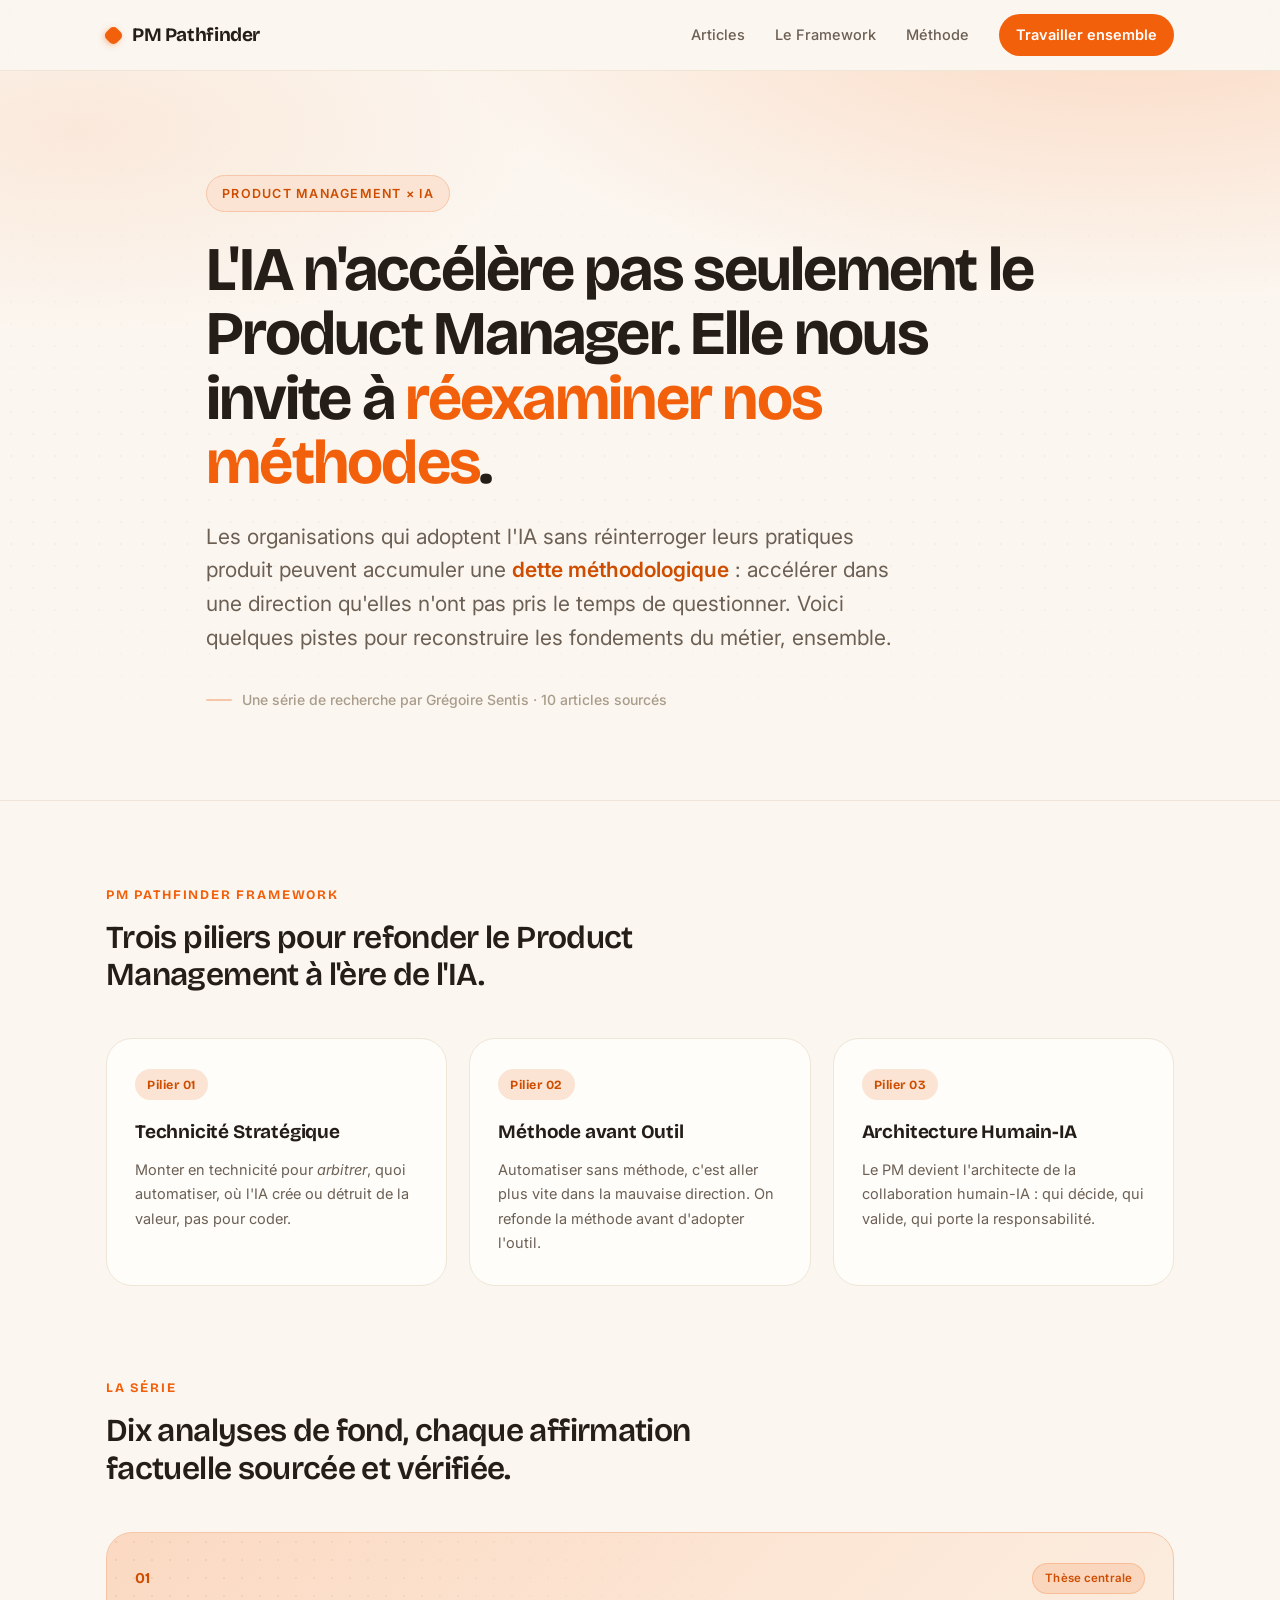
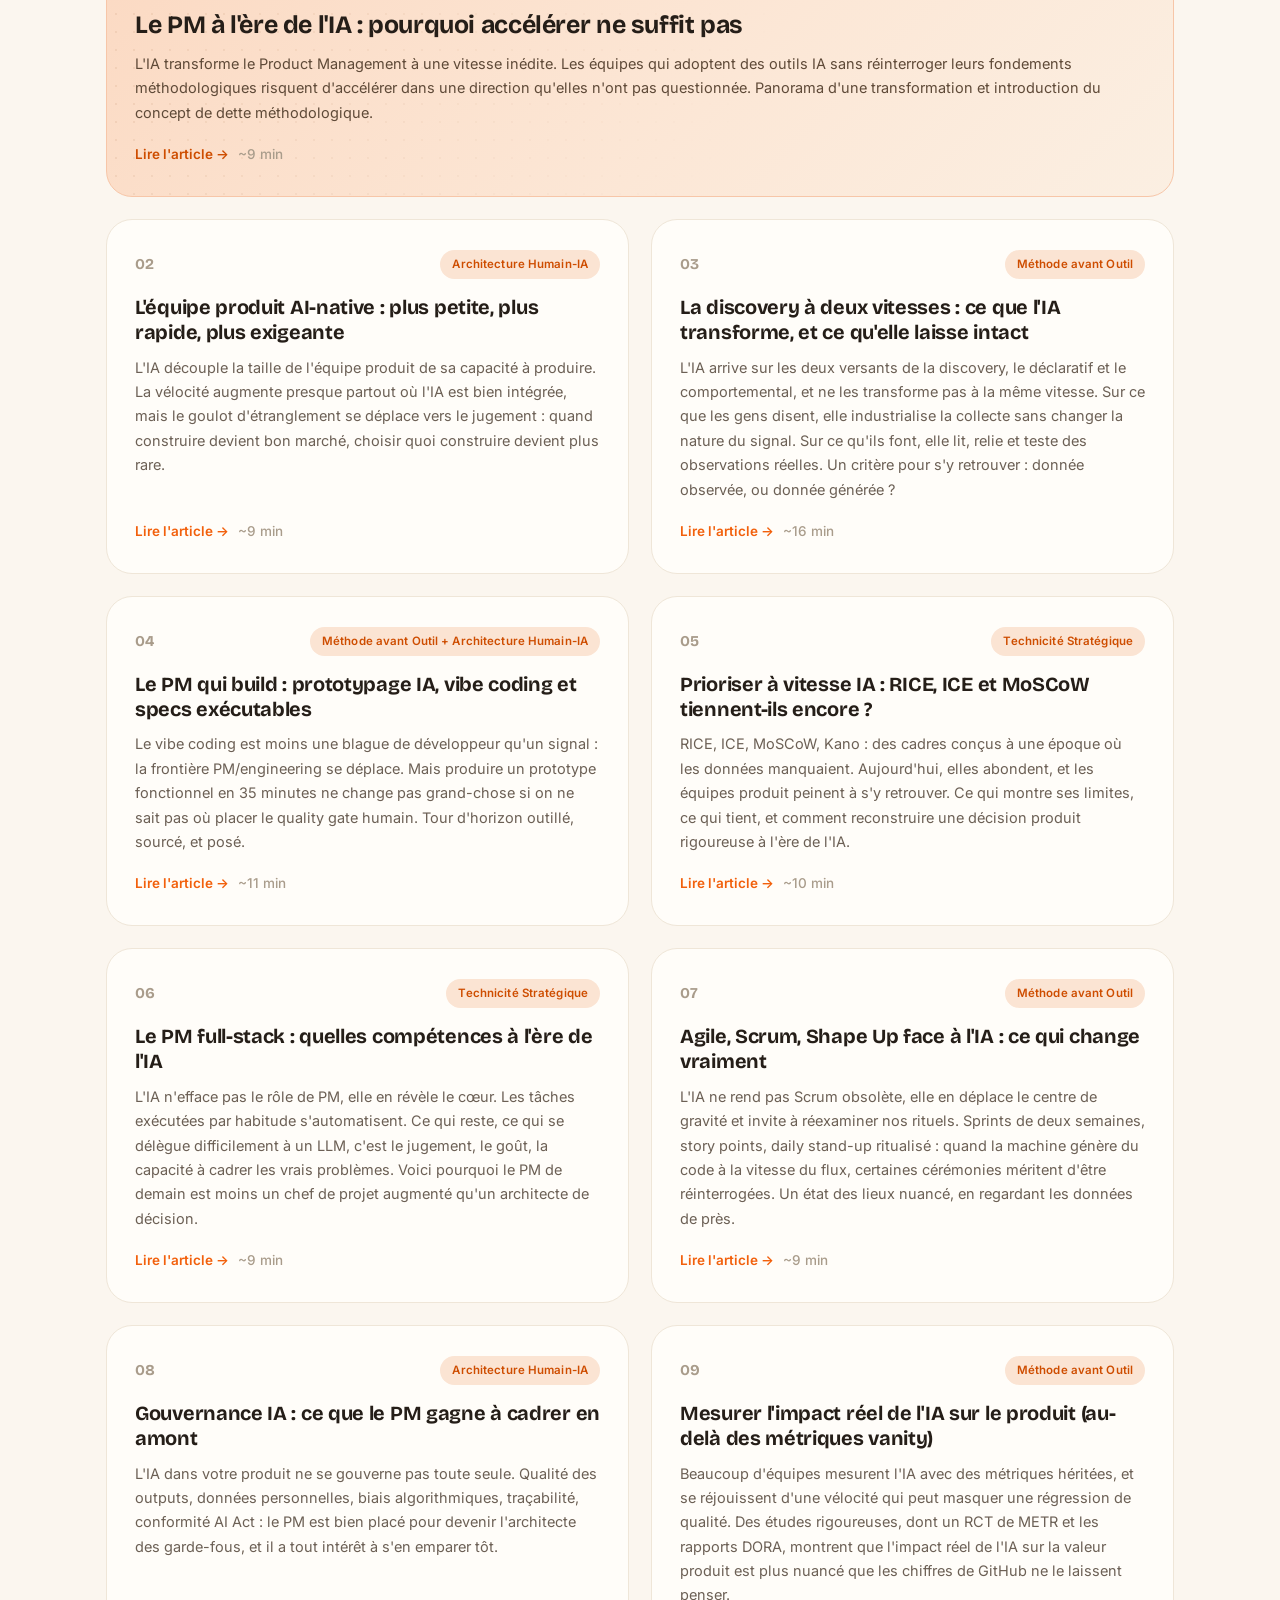
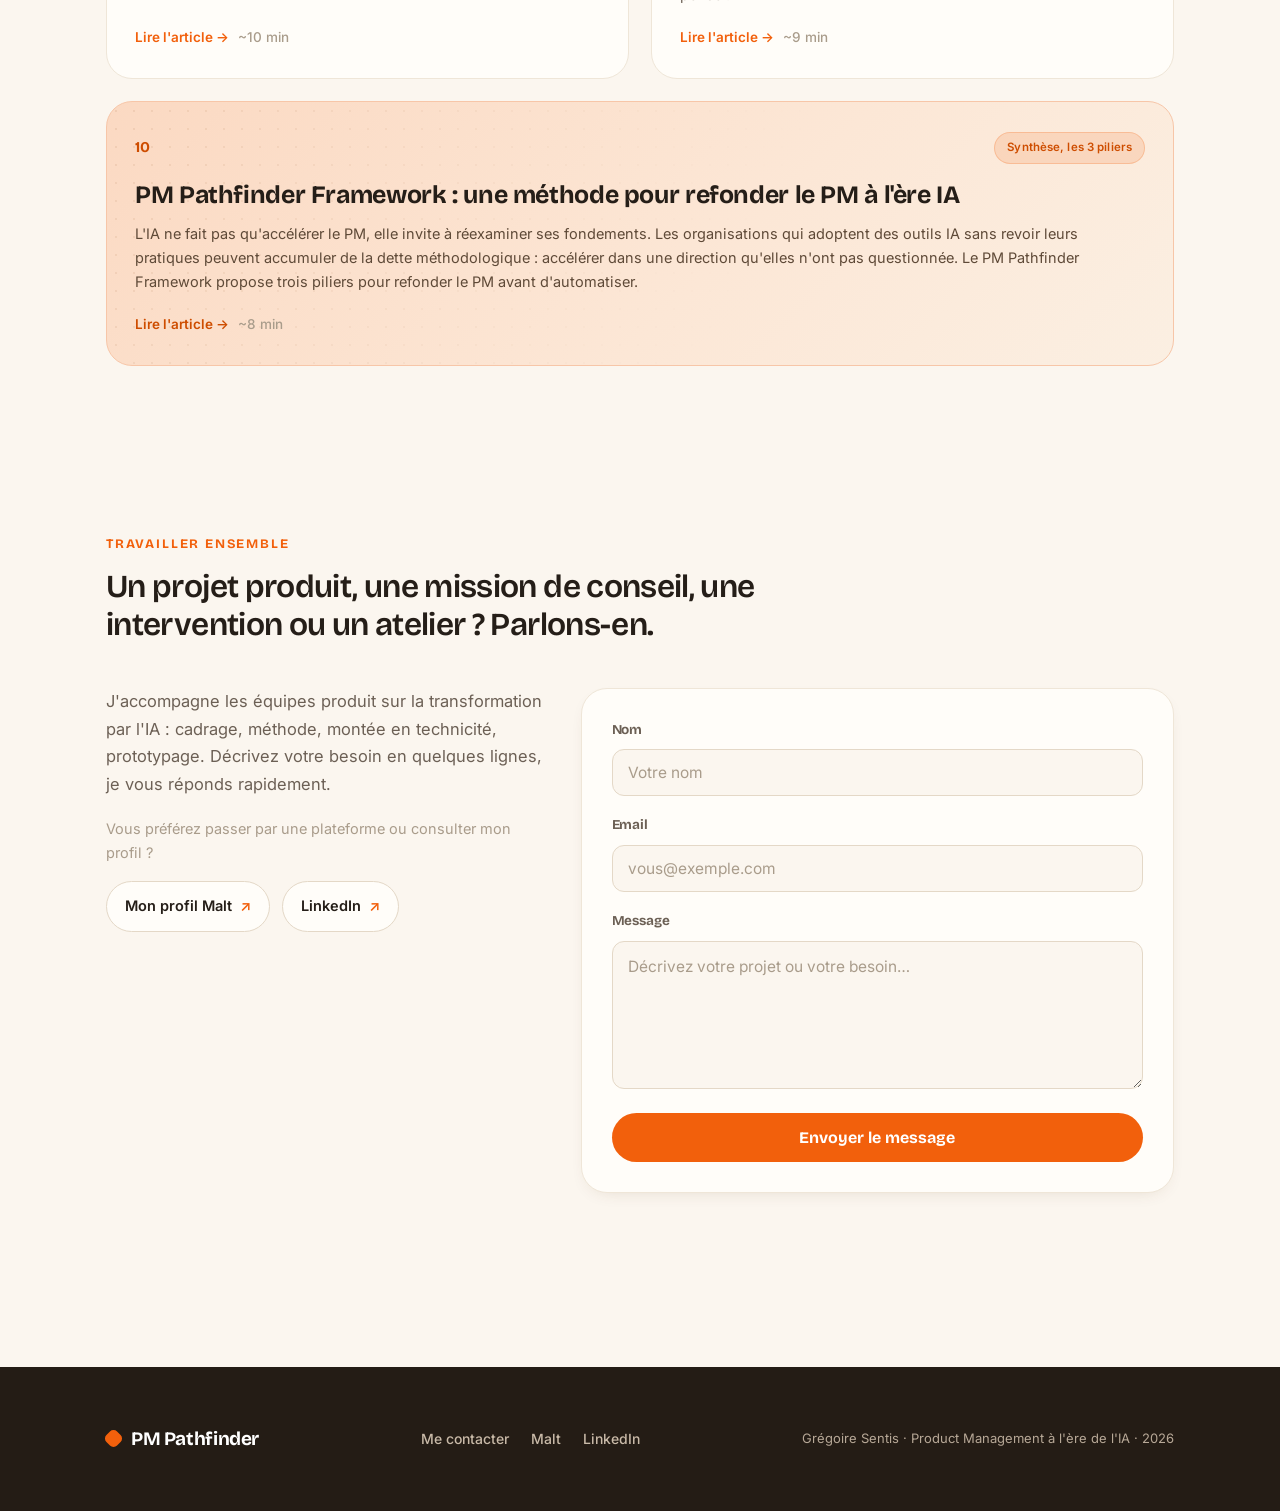
==== commit 3e276976: "Synchronisation des articles 03 à 10 depuis Notion + corrections de cohérence Articles réécrits depu" ====
--- a/index.html
+++ b/index.html
@@ -55,38 +55,38 @@
 <div class="meta">Lire l'article →&nbsp;<span style="color:var(--text-muted);font-weight:500">~9 min</span></div>
 </a><a class="card" href="articles/03-discovery.html">
 <div class="top"><span class="num">03</span><span class="badge">Méthode avant Outil</span></div>
-<h3>La discovery augmentée : l&#x27;IA peut-elle vraiment comprendre vos utilisateurs ?</h3>
-<p>L&#x27;IA s&#x27;installe dans la product discovery, synthèse d&#x27;interviews, personas génératifs, intervieweurs automatisés. Entre promesse d&#x27;accélération et point de vigilance des &#x27;synthetic users&#x27;, la vraie question n&#x27;est peut-être pas &#x27;quel outil ?&#x27; mais plutôt : sait-on encore ce qu&#x27;on cherche à comprendre ?</p>
-<div class="meta">Lire l'article →&nbsp;<span style="color:var(--text-muted);font-weight:500">~9 min</span></div>
+<h3>La discovery à deux vitesses : ce que l&#x27;IA transforme, et ce qu&#x27;elle laisse intact</h3>
+<p>L&#x27;IA arrive sur les deux versants de la discovery, le déclaratif et le comportemental, et ne les transforme pas à la même vitesse. Sur ce que les gens disent, elle industrialise la collecte sans changer la nature du signal. Sur ce qu&#x27;ils font, elle lit, relie et teste des observations réelles. Un critère pour s&#x27;y retrouver : donnée observée, ou donnée générée ?</p>
+<div class="meta">Lire l'article →&nbsp;<span style="color:var(--text-muted);font-weight:500">~16 min</span></div>
 </a><a class="card" href="articles/04-delivery.html">
 <div class="top"><span class="num">04</span><span class="badge">Méthode avant Outil + Architecture Humain-IA</span></div>
 <h3>Le PM qui build : prototypage IA, vibe coding et specs exécutables</h3>
-<p>Le vibe coding est moins une blague de développeur qu&#x27;un signal : la frontière PM/engineering se déplace. Mais produire un prototype fonctionnel en 35 minutes ne change pas grand-chose si on ne sait pas où placer le quality gate humain. Tour d&#x27;horizon outillé, sourcé et posé, jusqu&#x27;aux cinq gestes concrets du PM qui build avec Claude Code.</p>
+<p>Le vibe coding est moins une blague de développeur qu&#x27;un signal : la frontière PM/engineering se déplace. Mais produire un prototype fonctionnel en 35 minutes ne change pas grand-chose si on ne sait pas où placer le quality gate humain. Tour d&#x27;horizon outillé, sourcé, et posé.</p>
 <div class="meta">Lire l'article →&nbsp;<span style="color:var(--text-muted);font-weight:500">~11 min</span></div>
 </a><a class="card" href="articles/05-priorisation.html">
 <div class="top"><span class="num">05</span><span class="badge">Technicité Stratégique</span></div>
 <h3>Prioriser à vitesse IA : RICE, ICE et MoSCoW tiennent-ils encore ?</h3>
-<p>RICE, ICE, MoSCoW, Kano : des cadres conçus à une époque où les données manquaient. Aujourd&#x27;hui elles débordent, et les équipes produit peinent parfois à s&#x27;y retrouver. Ce qui évolue, ce qui tient, et comment reconstruire une décision produit rigoureuse à l&#x27;ère de l&#x27;IA.</p>
+<p>RICE, ICE, MoSCoW, Kano : des cadres conçus à une époque où les données manquaient. Aujourd&#x27;hui, elles abondent, et les équipes produit peinent à s&#x27;y retrouver. Ce qui montre ses limites, ce qui tient, et comment reconstruire une décision produit rigoureuse à l&#x27;ère de l&#x27;IA.</p>
 <div class="meta">Lire l'article →&nbsp;<span style="color:var(--text-muted);font-weight:500">~10 min</span></div>
 </a><a class="card" href="articles/06-competences.html">
 <div class="top"><span class="num">06</span><span class="badge">Technicité Stratégique</span></div>
 <h3>Le PM full-stack : quelles compétences à l&#x27;ère de l&#x27;IA</h3>
-<p>L&#x27;IA n&#x27;efface pas le rôle de PM, elle en révèle l&#x27;essentiel. Les tâches exécutées par habitude s&#x27;automatisent. Ce qui reste, ce qui se délègue difficilement à un LLM, c&#x27;est le jugement, le goût, la capacité à cadrer les vrais problèmes. Voici pourquoi le PM de demain est moins un chef de projet augmenté qu&#x27;un architecte de décision.</p>
+<p>L&#x27;IA n&#x27;efface pas le rôle de PM, elle en révèle le cœur. Les tâches exécutées par habitude s&#x27;automatisent. Ce qui reste, ce qui se délègue difficilement à un LLM, c&#x27;est le jugement, le goût, la capacité à cadrer les vrais problèmes. Voici pourquoi le PM de demain est moins un chef de projet augmenté qu&#x27;un architecte de décision.</p>
 <div class="meta">Lire l'article →&nbsp;<span style="color:var(--text-muted);font-weight:500">~9 min</span></div>
 </a><a class="card" href="articles/07-methodologies.html">
 <div class="top"><span class="num">07</span><span class="badge">Méthode avant Outil</span></div>
 <h3>Agile, Scrum, Shape Up face à l&#x27;IA : ce qui change vraiment</h3>
-<p>L&#x27;IA ne rend pas Scrum obsolète, elle en déplace le centre de gravité. Sprints de deux semaines, story points, daily stand-up ritualisé : quand la machine génère du code à la vitesse du flux, certaines cérémonies méritent qu&#x27;on réinterroge leur utilité. Analyse posée, en regardant les données de près.</p>
+<p>L&#x27;IA ne rend pas Scrum obsolète, elle en déplace le centre de gravité et invite à réexaminer nos rituels. Sprints de deux semaines, story points, daily stand-up ritualisé : quand la machine génère du code à la vitesse du flux, certaines cérémonies méritent d&#x27;être réinterrogées. Un état des lieux nuancé, en regardant les données de près.</p>
 <div class="meta">Lire l'article →&nbsp;<span style="color:var(--text-muted);font-weight:500">~9 min</span></div>
 </a><a class="card" href="articles/08-gouvernance.html">
 <div class="top"><span class="num">08</span><span class="badge">Architecture Humain-IA</span></div>
-<h3>Gouvernance IA : ce que le PM doit cadrer avant qu&#x27;il soit trop tard</h3>
-<p>L&#x27;IA dans votre produit ne se gouverne pas toute seule. Qualité des outputs, données personnelles, biais algorithmiques, traçabilité, conformité AI Act : le PM devient l&#x27;architecte des garde-fous, un rôle aussi structurant que délicat.</p>
+<h3>Gouvernance IA : ce que le PM gagne à cadrer en amont</h3>
+<p>L&#x27;IA dans votre produit ne se gouverne pas toute seule. Qualité des outputs, données personnelles, biais algorithmiques, traçabilité, conformité AI Act : le PM est bien placé pour devenir l&#x27;architecte des garde-fous, et il a tout intérêt à s&#x27;en emparer tôt.</p>
 <div class="meta">Lire l'article →&nbsp;<span style="color:var(--text-muted);font-weight:500">~10 min</span></div>
 </a><a class="card" href="articles/09-mesure.html">
 <div class="top"><span class="num">09</span><span class="badge">Méthode avant Outil</span></div>
 <h3>Mesurer l&#x27;impact réel de l&#x27;IA sur le produit (au-delà des métriques vanity)</h3>
-<p>Beaucoup d&#x27;équipes mesurent l&#x27;IA avec des métriques mal ajustées, et peuvent surestimer une vélocité qui masque parfois une baisse de qualité. Des études rigoureuses, dont un RCT de METR et les rapports DORA, montrent que l&#x27;impact réel de l&#x27;IA sur la valeur produit est plus nuancé que les chiffres de GitHub ne le laissent croire.</p>
+<p>Beaucoup d&#x27;équipes mesurent l&#x27;IA avec des métriques héritées, et se réjouissent d&#x27;une vélocité qui peut masquer une régression de qualité. Des études rigoureuses, dont un RCT de METR et les rapports DORA, montrent que l&#x27;impact réel de l&#x27;IA sur la valeur produit est plus nuancé que les chiffres de GitHub ne le laissent penser.</p>
 <div class="meta">Lire l'article →&nbsp;<span style="color:var(--text-muted);font-weight:500">~9 min</span></div>
 </a><a class="card feat" href="articles/10-framework.html">
 <div class="top"><span class="num">10</span><span class="badge">Synthèse, les 3 piliers</span></div>
